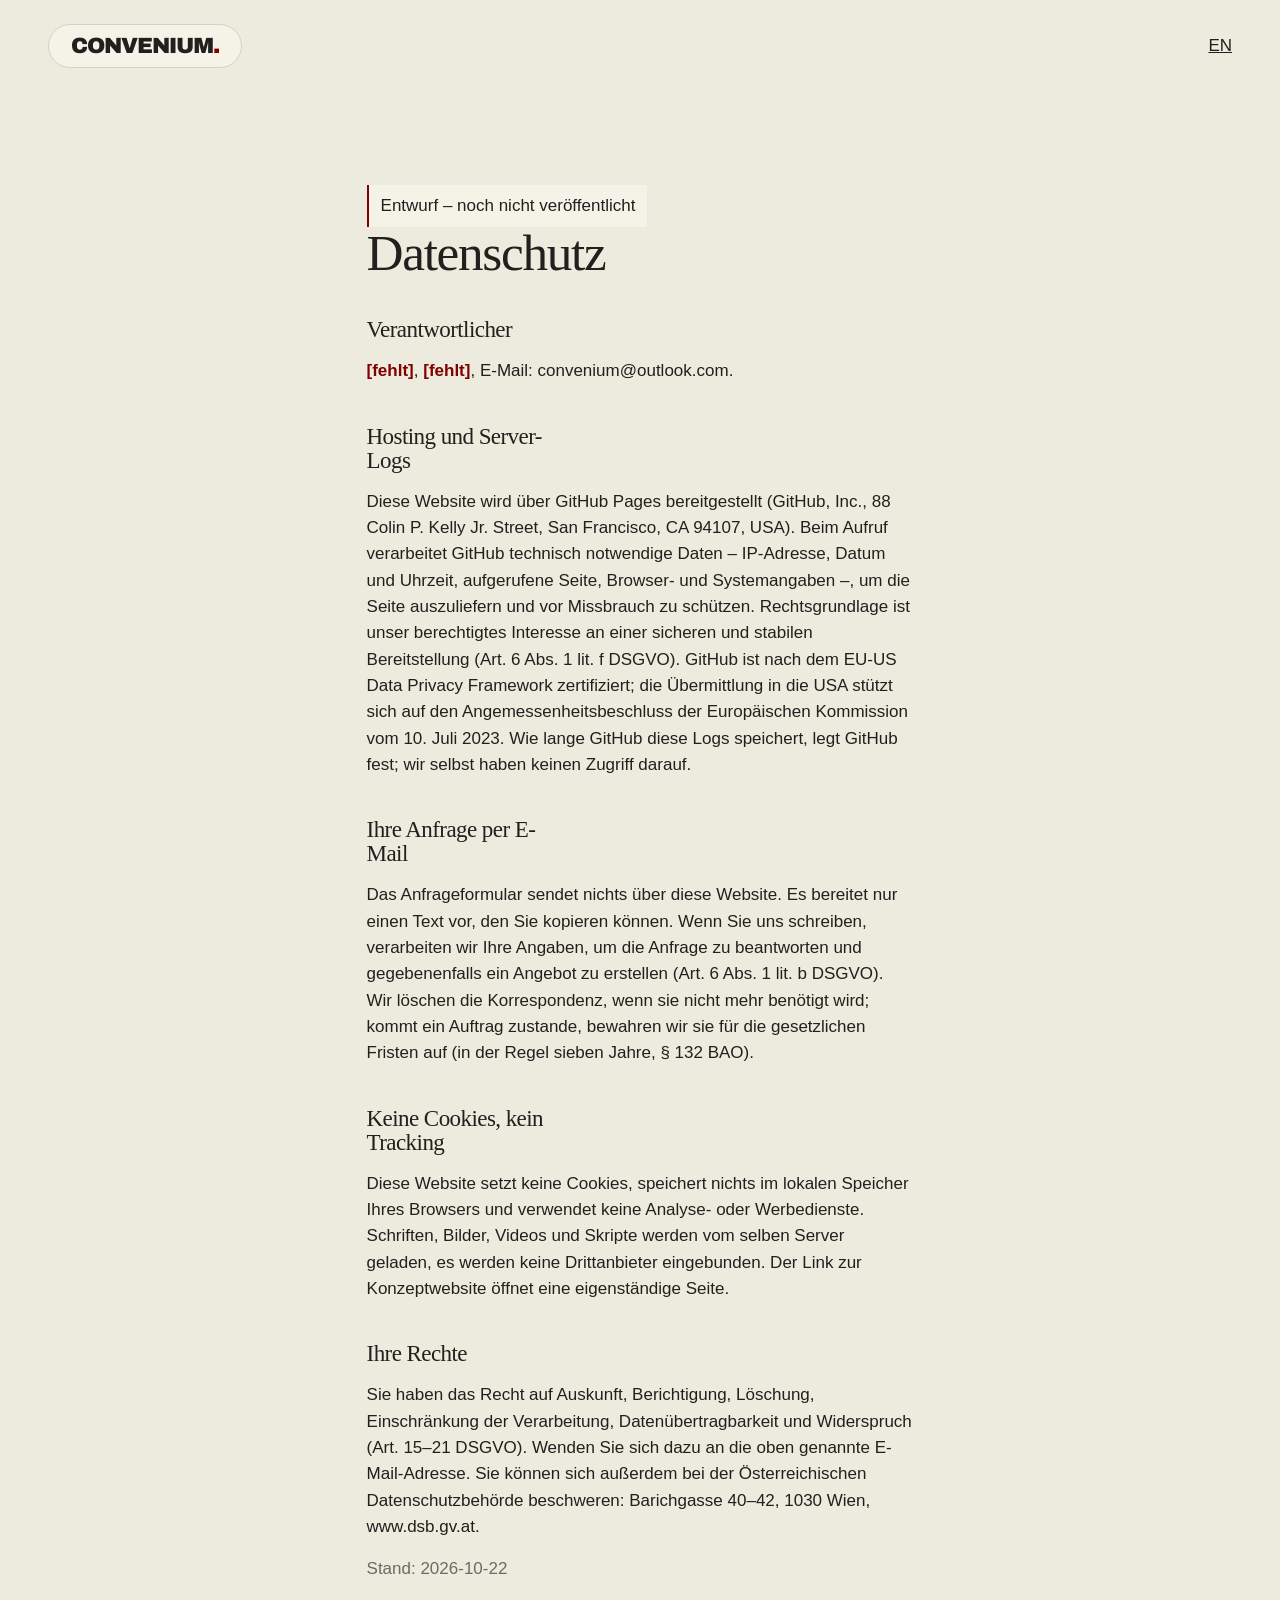
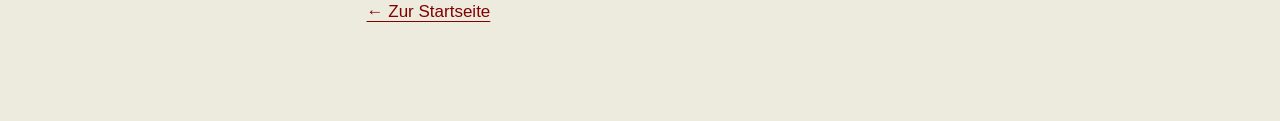
==== datenschutz/index.html @ eb6bcf76 "feat: Gastronomie landing page — Die Karte (ten launch places, three courses, SAVRA) Convenium's gas" ====
<!doctype html>
<html lang="de">
<head>
  <meta charset="utf-8">
  <meta name="viewport" content="width=device-width,initial-scale=1">
  <meta name="robots" content="noindex,nofollow">
  <title>Datenschutz — Convenium</title>
  <meta http-equiv="Content-Security-Policy" content="default-src 'self'; img-src 'self' data:; style-src 'self' 'unsafe-inline'; script-src 'none'; object-src 'none'; base-uri 'self'; form-action 'none'">
  <meta name="referrer" content="strict-origin-when-cross-origin">
  <link rel="icon" href="../favicon.svg" type="image/svg+xml">
  <link rel="alternate" hreflang="en" href="../en/privacy/">
  <link rel="stylesheet" href="../assets/kit/fonts/fonts.css">
  <link rel="stylesheet" href="../styles.css">
</head>
<body class="legal-page">
  <header class="legal-header"><a class="brand" href="../">CONVENIUM<span>.</span></a><a href="../en/privacy/" hreflang="en" lang="en">EN</a></header>
  <main class="legal" id="inhalt">
    <p class="legal-draft">Entwurf – noch nicht veröffentlicht</p>
    <h1>Datenschutz</h1>
      <h2>Verantwortlicher</h2>
      <p><mark>[fehlt]</mark>, <mark>[fehlt]</mark>, E-Mail: convenium@outlook.com.</p>
      <h2>Hosting und Server-Logs</h2>
      <p>Diese Website wird über GitHub Pages bereitgestellt (GitHub, Inc., 88 Colin P. Kelly Jr. Street, San Francisco, CA 94107, USA). Beim Aufruf verarbeitet GitHub technisch notwendige Daten – IP-Adresse, Datum und Uhrzeit, aufgerufene Seite, Browser- und Systemangaben –, um die Seite auszuliefern und vor Missbrauch zu schützen. Rechtsgrundlage ist unser berechtigtes Interesse an einer sicheren und stabilen Bereitstellung (Art. 6 Abs. 1 lit. f DSGVO). GitHub ist nach dem EU-US Data Privacy Framework zertifiziert; die Übermittlung in die USA stützt sich auf den Angemessenheitsbeschluss der Europäischen Kommission vom 10. Juli 2023. Wie lange GitHub diese Logs speichert, legt GitHub fest; wir selbst haben keinen Zugriff darauf.</p>
      <h2>Ihre Anfrage per E-Mail</h2>
      <p>Das Anfrageformular sendet nichts über diese Website. Es bereitet nur einen Text vor, den Sie kopieren können. Wenn Sie uns schreiben, verarbeiten wir Ihre Angaben, um die Anfrage zu beantworten und gegebenenfalls ein Angebot zu erstellen (Art. 6 Abs. 1 lit. b DSGVO). Wir löschen die Korrespondenz, wenn sie nicht mehr benötigt wird; kommt ein Auftrag zustande, bewahren wir sie für die gesetzlichen Fristen auf (in der Regel sieben Jahre, § 132 BAO).</p>
      <h2>Keine Cookies, kein Tracking</h2>
      <p>Diese Website setzt keine Cookies, speichert nichts im lokalen Speicher Ihres Browsers und verwendet keine Analyse- oder Werbedienste. Schriften, Bilder, Videos und Skripte werden vom selben Server geladen, es werden keine Drittanbieter eingebunden. Der Link zur Konzeptwebsite öffnet eine eigenständige Seite.</p>
      <h2>Ihre Rechte</h2>
      <p>Sie haben das Recht auf Auskunft, Berichtigung, Löschung, Einschränkung der Verarbeitung, Datenübertragbarkeit und Widerspruch (Art. 15–21 DSGVO). Wenden Sie sich dazu an die oben genannte E-Mail-Adresse. Sie können sich außerdem bei der Österreichischen Datenschutzbehörde beschweren: Barichgasse 40–42, 1030 Wien, www.dsb.gv.at.</p>
    <p class="legal-updated">Stand: 2026-10-22</p>
    <p><a href="../">← Zur Startseite</a></p>
  </main>
</body>
</html>
---- assets/kit/fonts/fonts.css ----
@font-face {
  font-family: 'Inter';
  font-style: normal;
  font-weight: 400;
  font-display: swap;
  src: url(./inter-0.woff2) format('woff2');
  unicode-range: U+0000-00FF, U+0131, U+0152-0153, U+02BB-02BC, U+02C6, U+02DA, U+02DC, U+0304, U+0308, U+0329, U+2000-206F, U+20AC, U+2122, U+2191, U+2193, U+2212, U+2215, U+FEFF, U+FFFD;
}
@font-face {
  font-family: 'Inter';
  font-style: normal;
  font-weight: 500;
  font-display: swap;
  src: url(./inter-1.woff2) format('woff2');
  unicode-range: U+0000-00FF, U+0131, U+0152-0153, U+02BB-02BC, U+02C6, U+02DA, U+02DC, U+0304, U+0308, U+0329, U+2000-206F, U+20AC, U+2122, U+2191, U+2193, U+2212, U+2215, U+FEFF, U+FFFD;
}
@font-face {
  font-family: 'Newsreader';
  font-style: italic;
  font-weight: 400;
  font-display: swap;
  src: url(./newsreader-0.woff2) format('woff2');
  unicode-range: U+0000-00FF, U+0131, U+0152-0153, U+02BB-02BC, U+02C6, U+02DA, U+02DC, U+0304, U+0308, U+0329, U+2000-206F, U+20AC, U+2122, U+2191, U+2193, U+2212, U+2215, U+FEFF, U+FFFD;
}
@font-face {
  font-family: 'Newsreader';
  font-style: normal;
  font-weight: 400;
  font-display: swap;
  src: url(./newsreader-1.woff2) format('woff2');
  unicode-range: U+0000-00FF, U+0131, U+0152-0153, U+02BB-02BC, U+02C6, U+02DA, U+02DC, U+0304, U+0308, U+0329, U+2000-206F, U+20AC, U+2122, U+2191, U+2193, U+2212, U+2215, U+FEFF, U+FFFD;
}
@font-face {
  font-family: 'Archivo';
  font-style: normal;
  font-weight: 900;
  font-stretch: 100%;
  font-display: swap;
  src: url(./archivo-0.woff2) format('woff2');
  unicode-range: U+0000-00FF, U+0131, U+0152-0153, U+02BB-02BC, U+02C6, U+02DA, U+02DC, U+0304, U+0308, U+0329, U+2000-206F, U+20AC, U+2122, U+2191, U+2193, U+2212, U+2215, U+FEFF, U+FFFD;
}
---- styles.css ----
/* Convenium · Gastronomie — styles.css
   Direction "Die Karte" (the menu card): a noir room, a paper menu laid on it, Newsreader leading the type,
   Archivo reserved for prices and numerals, Inter for the interface. Brand tokens are the studio's
   (005-agency/DESIGN.md); nothing is composed outside them. Breakpoints: phone < 640 · tablet 640–1023 ·
   laptop 1024–1439 · desktop 1440–1919 · wide ≥ 1920. No pins, no scroll-jacking; all content is in the DOM
   and visible without JavaScript. Hover and glow move with `translate`, GSAP owns `transform`. */
:root {
  --noir: #1B1717; --cotton: #EDEBDD; --paper: #F5F3E8; --ink: #241F1F; --gray: #6E6963; --gray-noir: #A8A29A;
  --rule: #D6D2C2; --cherry: #810100; --maroon: #630000; --chili: #D73B3E; --chili-300: #E5595C;
  --rule-noir: color-mix(in srgb, var(--cotton) 18%, transparent);
  --font-serif: Newsreader, Georgia, "Times New Roman", serif;
  --font-sans: Inter, "Helvetica Neue", Arial, sans-serif;
  --font-display: Archivo, "Arial Black", Arial, sans-serif;
  /* Type ramp (DESIGN.md): every fluid size carries a rem term so text zoom still scales it. */
  --t-h1: clamp(2.75rem, 1.2rem + 5.2vw, 7rem);          /* 44 → 94 @1440 → 112 */
  --t-h2: clamp(2.25rem, 1.4rem + 2.6vw, 4.5rem);        /* 36 → 60 @1440 → 72 */
  --t-h3: clamp(1.5rem, 1.2rem + 0.9vw, 2.25rem);        /* 24 → 32 → 36 */
  --t-lead: clamp(1.125rem, 1rem + 0.5vw, 1.5rem);       /* 18 → 24 */
  --t-price: clamp(2.25rem, 1.6rem + 1.8vw, 3.5rem);     /* 36 → 52 → 56 */
  --t-num: clamp(3rem, 2.2rem + 2.4vw, 5.5rem);          /* course numerals 48 → 88 (never above the H2 on the same sheet, see DESIGN.md) */
  --t-body: 17px; --t-small: 14px; --t-label: 12px;
  --max: 1360px; --gutter: 48px; --section: 128px; --header-h: 96px;
  --ease-out: cubic-bezier(.16, 1, .3, 1); --ease-inout: cubic-bezier(.65, 0, .35, 1);
  --radius-card: 4px; --radius-control: 8px;
}
@media (min-width: 1600px) { :root { --max: 1600px; --gutter: 64px; --section: 160px; } }
@media (min-width: 1920px) { :root { --max: 1760px; --gutter: 72px; } }
@media (max-width: 1023px) { :root { --gutter: 32px; --section: 96px; --header-h: 88px; } }
@media (max-width: 639px)  { :root { --gutter: 20px; --section: 72px; --header-h: 72px; } }

*, *::before, *::after { box-sizing: border-box; }
html { -webkit-text-size-adjust: 100%; }
body { margin: 0; background: var(--cotton); color: var(--ink); font: 400 var(--t-body)/1.55 var(--font-sans); -webkit-font-smoothing: antialiased; text-rendering: optimizeLegibility; }
img, video { display: block; max-width: 100%; }
a { color: inherit; }
h1, h2, h3, p, ol, ul, figure { margin: 0; }
h1, h2, h3 { font-weight: 400; }
em { font-family: var(--font-serif); font-style: italic; font-weight: 400; }
button { font: inherit; color: inherit; }

/* Focus: a spacer the colour of the ground, then the chili ring (cotton on cherry). */
body { --ring-ground: var(--cotton); --ring-color: var(--chili); }
.hero, .example, .campaign, .site-footer { --ring-ground: var(--noir); --ring-color: var(--chili); }
.sheet, .site-header, .mobile-menu { --ring-ground: var(--paper); }
:focus-visible { outline: 2px solid transparent; outline-offset: 2px; box-shadow: 0 0 0 2px var(--ring-ground), 0 0 0 4px var(--ring-color); }

.sr-only { position: absolute; width: 1px; height: 1px; padding: 0; margin: -1px; overflow: hidden; clip: rect(0 0 0 0); white-space: nowrap; border: 0; }
.js .nojs-only { display: none !important; }
.no-js .js-only { display: none !important; }
[data-motion="reduced"] .motion-toggle, [data-motion="unavailable"] .motion-toggle { display: none; }

.skip { position: absolute; left: var(--gutter); top: -120px; z-index: 300; background: var(--noir); color: var(--cotton); padding: 14px 20px; border-radius: 999px; text-decoration: none; font-weight: 500; }
.skip:focus { top: 12px; }
section[id], [id="inquiry-title"] { scroll-margin-top: calc(var(--header-h) + 8px); }
.wrap { width: min(var(--max), calc(100% - 2 * var(--gutter))); margin-inline: auto; }

.label { display: block; margin-bottom: 20px; font: 500 var(--t-label)/1.3 var(--font-sans); letter-spacing: .08em; text-transform: uppercase; color: var(--cherry); }
.caption { font: 500 var(--t-label)/1.3 var(--font-sans); letter-spacing: .08em; text-transform: uppercase; color: var(--gray); }
.field-label { display: block; margin-bottom: 12px; font: 500 var(--t-label)/1.3 var(--font-sans); letter-spacing: .08em; text-transform: uppercase; color: var(--gray); }
h1 { font: 400 var(--t-h1)/1 var(--font-serif); letter-spacing: -.025em; }
h2 { font: 400 var(--t-h2)/1.04 var(--font-serif); letter-spacing: -.025em; max-width: 16ch; }
h2 em, h1 em { letter-spacing: -.015em; }
h3 { font-size: clamp(22px, 1.5vw, 30px); line-height: 1.2; letter-spacing: -.02em; }

/* ---------- Pre-paint (motion only): the one inline script adds .pre; GSAP paints the from-states and
   script.js removes the class at once. If GSAP never runs, everything returns after 4 s. ---------- */
.pre .site-header, .pre .hero .label, .pre .line-inner, .pre .hero-body, .pre .hero .actions, .pre .table-caption, .pre .table-top, .pre .table-note { opacity: 0; animation: pre-release 0s 4s forwards; }
@keyframes pre-release { to { opacity: 1; } }

/* ---------- Buttons & links ---------- */
.pill { display: inline-flex; align-items: center; justify-content: center; gap: 12px; min-height: 48px; padding: 0 22px; border: 1px solid transparent; border-radius: 999px; font: 500 15px/1 var(--font-sans); text-decoration: none; white-space: nowrap; cursor: pointer; transition: background-color 160ms var(--ease-out), color 160ms var(--ease-out); }
.pill--accent { background: var(--cherry); color: var(--cotton); }
.pill--accent:hover { background: var(--maroon); }
.pill--light { background: var(--paper); color: var(--ink); border-color: var(--rule); }
.pill--light:hover { background: var(--cotton); }
.text-link { display: inline-flex; align-items: center; gap: 10px; min-height: 44px; font-weight: 500; text-decoration: underline; text-decoration-thickness: 1px; text-underline-offset: 5px; }
.text-button { padding: 0; min-height: 44px; border: 0; background: none; cursor: pointer; text-decoration: underline; text-underline-offset: 4px; font-size: 15px; }
.text-button[aria-disabled="true"] { opacity: .5; cursor: default; }
.arrow { display: inline-block; transition: transform 180ms var(--ease-out); }
a:hover .arrow, button:hover .arrow { transform: translateX(3px); }

/* ---------- Floating header (brand constant) ---------- */
.site-header { position: fixed; z-index: 50; top: 24px; left: 32px; right: 32px; display: flex; align-items: center; gap: 10px; pointer-events: none; transition: transform .45s cubic-bezier(.2, .7, .2, 1); }
.site-header.is-hidden { transform: translateY(calc(-100% - 32px)); }
@media (prefers-reduced-motion: reduce) { .site-header { transition: none; } }
@media (max-width: 639px) { .site-header { top: 12px; left: 12px; right: 12px; } }
.site-header > * { pointer-events: auto; }
.brand { display: inline-flex; align-items: center; min-height: 48px; padding: 0 22px; margin-right: auto; background: var(--paper); border: 1px solid var(--rule); border-radius: 999px; font: 900 22px/1 var(--font-display); letter-spacing: -.045em; color: var(--ink); text-decoration: none; }
.brand span { color: var(--cherry); }
.nav-capsule { display: flex; align-items: center; gap: 2px; min-height: 48px; padding: 0 6px; background: var(--paper); border: 1px solid var(--rule); border-radius: 999px; }
.nav-capsule a { display: inline-flex; align-items: center; min-height: 40px; padding: 0 14px; border-radius: 999px; font: 500 14px/1 var(--font-sans); text-decoration: none; }
.nav-capsule a:hover { background: var(--cotton); }
.header-cta { border-color: var(--paper); }
.locale { display: inline-flex; align-items: center; margin-left: 4px; padding-left: 4px; border-left: 1px solid var(--rule); }
.locale a { padding: 0 10px; }
.locale a[aria-current] { color: var(--cherry); }
.menu-toggle { display: none; }
.mobile-menu { position: absolute; top: calc(100% + 8px); left: 0; right: 0; background: var(--paper); border: 1px solid var(--rule); border-radius: 20px; padding: 8px 16px 16px; max-height: calc(100dvh - 96px); overflow-y: auto; overscroll-behavior: contain; }
.mobile-menu a:not(.pill) { display: flex; align-items: center; justify-content: space-between; min-height: 56px; border-bottom: 1px solid var(--rule); font: 400 22px/1.2 var(--font-sans); letter-spacing: -.02em; text-decoration: none; }
.mobile-menu .menu-locale { display: flex; gap: 8px; padding: 12px 0; font-size: 15px; }
.mobile-menu .menu-locale a:not(.pill) { min-height: 44px; font-size: 15px; border: 0; padding: 0 6px; }
.mobile-menu .menu-locale a[aria-current] { color: var(--cherry); }
.mobile-menu .pill { width: 100%; font-size: 16px; }
@media (max-width: 1023px) { .nav-capsule, .header-cta { display: none; } .menu-toggle { display: inline-flex; } .no-js .nav-capsule { display: flex; } }
@media (max-width: 639px) { .no-js .nav-capsule { display: none; } .no-js .header-cta { display: inline-flex; } }

/* ---------- Hero: the dark room, the table for ten ----------
   The one atmospheric field on the page: a maroon light low on the right, behind everything (DESIGN.md,
   "the hero alone"). It is not a surface, card, control, text or rule. */
.hero { position: relative; overflow: hidden; background: var(--noir); color: var(--cotton); min-height: 100svh; display: grid; align-items: center; padding: calc(var(--header-h) + 32px) 0 clamp(48px, 6vw, 96px); }
.hero::before { content: ''; position: absolute; right: -12%; bottom: -28%; width: min(78vw, 980px); aspect-ratio: 1; border-radius: 50%; background: radial-gradient(closest-side, color-mix(in srgb, var(--maroon) 62%, transparent), transparent 72%); pointer-events: none; }
.hero-grid { position: relative; display: grid; grid-template-columns: minmax(0, 7fr) minmax(0, 5fr); gap: clamp(32px, 5vw, 96px); align-items: end; }
.hero .label { color: var(--chili-300); }
.hero h1 { max-width: 11ch; }
.line { display: block; overflow: hidden; padding-bottom: .06em; margin-bottom: -.06em; }
.line-inner { display: inline-block; }
.hero-body { margin-top: 28px; max-width: 36ch; font: 400 var(--t-lead)/1.4 var(--font-serif); }
.actions { display: flex; flex-wrap: wrap; align-items: center; gap: 12px 24px; margin-top: 36px; }

.table { color: var(--cotton); }
.table-caption { display: flex; flex-wrap: wrap; align-items: baseline; justify-content: space-between; gap: 6px 16px; margin-bottom: 16px; }
.table-caption .label { margin: 0; color: var(--gray-noir); }
.table-count { font: 500 15px/1.4 var(--font-sans); font-variant-numeric: tabular-nums; }
/* The table top, seen from above: a long oval with ten covers. Hairlines only. */
.table-top { padding: clamp(20px, 2.6vw, 36px) clamp(24px, 3vw, 44px); border: 1px solid color-mix(in srgb, var(--cotton) 45%, transparent); border-radius: 999px; }
.plates { display: grid; grid-template-columns: repeat(5, minmax(0, 1fr)); gap: clamp(10px, 1.4vw, 20px); list-style: none; margin: 0; padding: 0; }
.plate { position: relative; aspect-ratio: 1; border-radius: 50%; border: 1.5px solid color-mix(in srgb, var(--cotton) 72%, transparent); display: grid; place-items: center; }
.plate::before { content: ''; position: absolute; inset: 15%; border-radius: 50%; border: 1px solid var(--rule-noir); }
.plate::after { content: ''; position: absolute; bottom: 17%; width: 5px; height: 5px; border-radius: 50%; background: var(--chili); }
.plate-num { font: 900 clamp(11px, .85vw, 14px)/1 var(--font-display); letter-spacing: .02em; }
.plate[data-taken] { border-color: var(--rule-noir); }
.plate[data-taken] .plate-num { color: var(--gray-noir); }
.plate[data-taken]::after { width: 56%; height: 1.5px; bottom: auto; border-radius: 0; background: var(--gray-noir); transform: rotate(-30deg); }
.table-note { margin-top: 14px; font: 400 14px/1.45 var(--font-sans); color: var(--gray-noir); max-width: 40ch; }

/* ---------- The paper sheet: the menu card on the dark table ---------- */
.sheet { position: relative; background: var(--paper); border: 1px solid var(--rule); padding: clamp(28px, 4vw, 64px); }
.sheet::before, .sheet::after { content: ''; position: absolute; width: 14px; height: 14px; pointer-events: none; }
.sheet::before { top: 10px; left: 10px; border-top: 1px solid var(--ink); border-left: 1px solid var(--ink); }
.sheet::after { bottom: 10px; right: 10px; border-bottom: 1px solid var(--ink); border-right: 1px solid var(--ink); }
.sec-head { display: grid; grid-template-columns: minmax(0, 7fr) minmax(0, 5fr); gap: 20px 48px; align-items: end; margin-bottom: clamp(32px, 4vw, 56px); }
.sec-intro { max-width: 46ch; font-size: 16px; color: var(--gray); }

/* ---------- Die Karte ---------- */
.karte { padding: var(--section) 0; }
.courses { display: grid; grid-template-columns: repeat(3, minmax(0, 1fr)); gap: 20px; list-style: none; margin: 0; padding: 0; }
.course { --ring-ground: var(--paper); position: relative; isolation: isolate; display: flex; flex-direction: column; background: var(--paper); border: 1px solid var(--rule); border-radius: var(--radius-card); }
.course--featured { --ring-ground: var(--cherry); --ring-color: var(--cotton); background: var(--cherry); border-color: var(--cherry); color: var(--cotton); }
.course.is-selected { outline: 2px solid var(--ink); outline-offset: 3px; }
.course--featured.is-selected { outline-color: var(--cherry); }
/* Glow and sheen: the Hair & Beauty plan cards' moves (kit.css 2026-10-18, a deliberate exception to "no
   decorative shadows"): solid cherry box-shadows on a pseudo-element, a hard-edged cotton band that sweeps the
   numeral plate, a hover lift on `translate`, a press dim. The featured course breathes. No gradient anywhere. */
.course::after { content: ''; position: absolute; inset: -1px; z-index: -1; border-radius: inherit; pointer-events: none; opacity: 0;
  box-shadow: 0 0 28px 2px color-mix(in srgb, var(--cherry) 40%, transparent), 0 0 80px 8px color-mix(in srgb, var(--cherry) 18%, transparent); }
.course-plate { position: relative; overflow: hidden; aspect-ratio: 16 / 7; display: flex; align-items: flex-end; justify-content: flex-end; padding: 14px 18px; background: var(--noir); color: var(--cotton); border-radius: var(--radius-card) var(--radius-card) 0 0; }
.course-num { font: 900 var(--t-num)/.82 var(--font-display); letter-spacing: -.04em; }
.course-plate::after { content: ''; position: absolute; top: -10%; bottom: -10%; left: -40%; width: 16%; background: color-mix(in srgb, var(--cotton) 22%, transparent); transform: skewX(-18deg); pointer-events: none; }
.course-chip { position: absolute; top: 12px; left: 12px; padding: 7px 10px; border-radius: 6px; background: var(--cotton); color: var(--noir); font: 700 11px/1 var(--font-sans); letter-spacing: .08em; text-transform: uppercase; white-space: nowrap; }
.course-chip--right { left: auto; right: 12px; background: var(--cherry); color: var(--cotton); }
.course-body { display: flex; flex-direction: column; flex: 1; gap: 14px; padding: clamp(20px, 2vw, 28px); }
.course h3 { display: grid; gap: 8px; font-size: inherit; letter-spacing: 0; }
.course-name { font: 500 var(--t-label)/1.3 var(--font-sans); letter-spacing: .08em; text-transform: uppercase; color: var(--cherry); }
.course--featured .course-name { color: var(--cotton); opacity: .85; }
.course-title { font: 400 var(--t-h3)/1.12 var(--font-serif); letter-spacing: -.02em; }
.course-price { display: flex; flex-wrap: wrap; align-items: baseline; gap: 4px 10px; margin-top: 4px; }
.plan-from, .plan-unit { font: 400 14px/1.3 var(--font-sans); color: var(--gray); }
.plan-amount { font: 900 var(--t-price)/1 var(--font-display); letter-spacing: -.03em; font-variant-numeric: tabular-nums; }
.plan-then { font: 400 14px/1.4 var(--font-sans); color: var(--gray); }
.course--featured .plan-from, .course--featured .plan-unit, .course--featured .plan-then { color: var(--cotton); opacity: .85; }
.plan-then[hidden], .plan-from[hidden], .plan-unit[hidden] { display: none; }
.course-includes { list-style: none; margin: 4px 0 0; padding: 0; display: grid; gap: 8px; font-size: 15px; line-height: 1.4; }
.course-includes li { display: grid; grid-template-columns: 16px minmax(0, 1fr); gap: 8px; }
.course-includes li::before { content: ''; width: 10px; height: 6px; margin: 6px 0 0 2px; border-left: 2px solid var(--cherry); border-bottom: 2px solid var(--cherry); transform: rotate(-45deg); }
.course--featured .course-includes li::before { border-color: var(--cotton); }
.course-market { display: flex; align-items: baseline; gap: 10px; margin-top: auto; padding-top: 14px; border-top: 1px solid var(--rule); font: 400 14px/1.4 var(--font-sans); color: var(--gray); }
.course--featured .course-market { border-color: color-mix(in srgb, var(--cotton) 40%, transparent); color: var(--cotton); }
.leader { flex: 1 1 16px; min-width: 16px; height: .7em; border-bottom: 1px dotted currentColor; transform-origin: left center; }
.course-market-value { position: relative; font: 500 16px/1.2 var(--font-sans); font-variant-numeric: tabular-nums; color: var(--ink); text-decoration: underline; text-decoration-thickness: 1px; text-underline-offset: 4px; }
.course--featured .course-market-value { color: var(--cotton); }
.course-market-value::before { content: ''; position: absolute; inset: -12px -4px; }
.course-choose { display: inline-flex; align-items: center; justify-content: center; gap: 10px; min-height: 48px; margin-top: 6px; padding: 0 20px; border-radius: var(--radius-control); background: var(--noir); color: var(--cotton); font: 600 13px/1 var(--font-sans); letter-spacing: .08em; text-transform: uppercase; text-decoration: none; transition: background-color 160ms var(--ease-out); }
.course-choose:hover { background: var(--ink); }
.course--featured .course-choose { background: var(--cotton); color: var(--cherry); }
.course--featured .course-choose:hover { background: var(--paper); }
@keyframes course-breathe { from { opacity: .55; } to { opacity: 1; } }
@keyframes course-sheen { 0% { translate: 0 0; } 60%, 100% { translate: 900% 0; } }
@media (prefers-reduced-motion: no-preference) {
  .course { transition: translate .5s cubic-bezier(.2, .7, .2, 1), filter .2s ease; }
  .course::after { transition: opacity .45s ease; }
  .course--featured::after { animation: course-breathe 3.2s ease-in-out infinite alternate; }
  .course-plate::after { transition: translate .9s cubic-bezier(.45, 0, .25, 1); }
  .course--featured .course-plate::after { animation: course-sheen 5.5s cubic-bezier(.45, 0, .25, 1) 1.5s infinite; }
  @media (hover: hover) {
    .course:hover { translate: 0 -6px; }
    .course:hover .course-plate::after { translate: 900% 0; }
    .course:active { filter: brightness(.85); }
  }
}
.course:hover::after, .course:focus-within::after, .course.is-selected::after { opacity: 1; }
.course--featured::after { opacity: 1; }
@media (prefers-reduced-motion: reduce) { .course--featured::after { opacity: .8; } }
@media print { .course::after, .course-plate::after { display: none; } }

.menu-foot { display: grid; grid-template-columns: minmax(0, 7fr) minmax(0, 5fr); gap: 32px 64px; margin-top: clamp(40px, 5vw, 72px); padding-top: 32px; border-top: 1px solid var(--rule); }
.menu-list { list-style: none; margin: 0; padding: 0; }
.menu-list li { display: flex; align-items: baseline; gap: 12px; padding: 14px 0; border-top: 1px solid var(--rule); }
.menu-list li:first-child { border-top: 0; padding-top: 0; }
.menu-item { display: grid; gap: 2px; min-width: 0; }
.menu-item strong { font: 400 clamp(20px, 1.3vw, 24px)/1.2 var(--font-serif); letter-spacing: -.015em; }
.menu-item small { font: 400 14px/1.4 var(--font-sans); color: var(--gray); }
.menu-list .leader { color: var(--gray); }
.menu-price { font: 900 20px/1 var(--font-display); letter-spacing: -.02em; font-variant-numeric: tabular-nums; white-space: nowrap; }
.menu-price small { font: 400 13px/1 var(--font-sans); color: var(--gray); margin-left: 6px; letter-spacing: 0; }
.value ul { list-style: none; margin: 0; padding: 0; }
.value li { display: grid; gap: 2px; padding: 12px 0; border-top: 1px solid var(--rule); }
.value li:first-child { border-top: 0; padding-top: 0; }
.value strong { font-weight: 500; font-size: 16px; }
.value span { font-size: 14px; color: var(--gray); }
.menu-note { margin-top: 28px; max-width: 96ch; font-size: 14px; line-height: 1.5; color: var(--gray); }
.menu-sources { margin-top: 20px; max-width: 96ch; padding-top: 20px; border-top: 1px solid var(--rule); font-size: 14px; color: var(--gray); scroll-margin-top: 96px; }
.menu-sources ul { list-style: none; padding: 0; margin: 0; }
.menu-sources li { display: flex; flex-wrap: wrap; gap: 2px 12px; padding: 8px 0; border-top: 1px solid var(--rule); }
.menu-source-what { color: var(--ink); }
.menu-sources a { position: relative; color: inherit; text-decoration: underline; text-underline-offset: 3px; }
.menu-sources a::before { content: ''; position: absolute; inset: -12px -4px; }
.menu-sources p { margin: 12px 0 0; }

/* ---------- Launch module (campaign.js): the clock and the places, on noir ----------
   Hidden without JavaScript; reserves its height before the state arrives. Chili display type ≥ 24px on
   noir for the numbers; the sheen is a hard-edged chili copy of the claim, clipped to a moving window. */
.no-js .campaign { display: none; }
.campaign { background: var(--noir); color: var(--cotton); border-top: 1px solid var(--rule-noir); }
.campaign[hidden] { display: none; }
.campaign-inner { display: grid; grid-template-columns: repeat(auto-fit, minmax(min(100%, 260px), 1fr)); gap: 20px clamp(20px, 3vw, 56px); align-items: start; padding-block: clamp(32px, 4vw, 64px); min-height: 280px; }
@media (max-width: 640px) { .campaign-inner { min-height: 400px; } }
.campaign .label, .campaign-claim, .campaign-count, .campaign-slots, .campaign-regular, .campaign-risk { margin: 0; }
.campaign .label { color: var(--gray-noir); }
.campaign-claim { margin-top: 10px; font: 900 clamp(22px, 2.6vw, 38px)/1 var(--font-display); text-transform: uppercase; letter-spacing: -.02em; }
.sheen { position: relative; display: inline; }
@media (prefers-reduced-motion: no-preference) {
  .sheen::after { content: attr(data-text); position: absolute; inset: 0; color: var(--chili); clip-path: inset(0 100% 0 -24%); animation: sheen 4.2s cubic-bezier(.45, 0, .25, 1) 1.2s infinite; pointer-events: none; }
}
@keyframes sheen { 0% { clip-path: inset(0 100% 0 -24%); } 45%, 100% { clip-path: inset(0 -24% 0 100%); } }
.campaign-source { display: block; margin-top: 8px; font: 400 14px/1.4 var(--font-sans); text-transform: none; letter-spacing: 0; text-decoration: underline; text-underline-offset: 3px; color: var(--gray-noir); position: relative; }
.campaign-source::before { content: ''; position: absolute; inset: -12px -4px; }
.campaign-count { display: flex; flex-wrap: wrap; align-items: baseline; gap: 6px 14px; }
.campaign-ends { font: 500 13px/1 var(--font-sans); text-transform: uppercase; letter-spacing: .08em; color: var(--gray-noir); }
.campaign-units { display: inline-flex; gap: 14px; }
.campaign-unit { display: inline-flex; align-items: baseline; gap: 4px; }
.campaign-num { font: 900 clamp(26px, 2.6vw, 38px)/1 var(--font-display); font-variant-numeric: tabular-nums; color: var(--chili); }
.campaign-unitname { font: 400 13px/1 var(--font-sans); color: var(--gray-noir); }
.campaign-slots { margin-top: 10px; font: 500 16px/1.4 var(--font-sans); }
.campaign-regular { font: 400 15px/1.45 var(--font-sans); color: var(--gray-noir); }
.campaign-cta { display: inline-flex; align-items: center; min-height: 48px; margin-top: 14px; padding: 0 22px; border-radius: var(--radius-control); background: var(--cotton); color: var(--noir); font: 600 13px/1 var(--font-sans); text-transform: uppercase; letter-spacing: .08em; text-decoration: none; }
.campaign-cta:hover { background: var(--paper); }
.campaign-risk { margin-top: 12px !important; font: 400 14px/1.4 var(--font-sans); color: var(--gray-noir); }

/* ---------- Aus der Küche: SAVRA behind a door frame, on noir ---------- */
.example { background: var(--noir); color: var(--cotton); padding: var(--section) 0; }
.example-grid { display: grid; grid-template-columns: minmax(0, 5fr) minmax(0, 7fr); gap: 40px clamp(48px, 6vw, 96px); align-items: center; }
.example .label { color: var(--chili-300); }
.example-intro { margin-top: 24px; max-width: 42ch; font: 400 var(--t-lead)/1.45 var(--font-serif); }
.example .motion-toggle { margin-top: 20px; color: var(--gray-noir); }
.concept { display: grid; gap: 18px; }
.door { margin: 0; }
.door-frame { position: relative; aspect-ratio: 3 / 4; max-height: 82vh; overflow: hidden; border: 1px solid var(--rule-noir); background: var(--noir); }
.door-frame img, .door-video { position: absolute; inset: 0; width: 100%; height: 100%; object-fit: cover; }
.door-video { opacity: 0; transition: opacity .5s var(--ease-out); }
.door.is-playing .door-video { opacity: 1; }
.door-inner { position: absolute; inset: 14px; border: 1px solid color-mix(in srgb, var(--cotton) 40%, transparent); pointer-events: none; }
.door-tag { position: absolute; top: 26px; left: 26px; padding: 7px 10px; border-radius: 6px; background: var(--cotton); color: var(--noir); font: 700 11px/1 var(--font-sans); letter-spacing: .08em; text-transform: uppercase; }
.door-caption { margin-top: 12px; color: var(--gray-noir); }
.concept-meta { display: flex; flex-wrap: wrap; justify-content: space-between; align-items: flex-start; gap: 10px 24px; padding-top: 16px; border-top: 1px solid var(--rule-noir); }
.concept-title h3 { font: 400 clamp(24px, 1.8vw, 32px)/1.1 var(--font-serif); letter-spacing: -.02em; }
.status { margin-top: 6px; font: 500 var(--t-label)/1.3 var(--font-sans); letter-spacing: .08em; text-transform: uppercase; color: var(--gray-noir); }
.concept-actions { display: flex; flex-wrap: wrap; gap: 4px 24px; }
.concept-actions a { display: inline-flex; align-items: center; gap: 8px; min-height: 44px; font-weight: 500; text-decoration: underline; text-decoration-thickness: 1px; text-underline-offset: 5px; }
.concept.is-selected .door-frame { outline: 2px solid var(--cotton); outline-offset: 4px; }

/* ---------- Ablauf ---------- */
.process { padding: var(--section) 0; }
.steps { display: grid; grid-template-columns: repeat(3, minmax(0, 1fr)); gap: 32px; list-style: none; margin: 0; padding: 0; }
.steps li { display: grid; gap: 10px; padding-top: 20px; border-top: 1px solid var(--rule); }
.step-num { font: 900 clamp(32px, 2.6vw, 48px)/1 var(--font-display); letter-spacing: -.03em; color: var(--cherry); }
.steps h3 { font: 400 var(--t-h3)/1.15 var(--font-serif); letter-spacing: -.02em; }
.steps p { max-width: 32ch; font-size: 15px; color: var(--gray); }

/* ---------- Reservierung + FAQ ---------- */
.inquiry { padding: 0 0 var(--section); }
.inquiry-grid { display: grid; grid-template-columns: minmax(0, 5fr) minmax(0, 7fr); gap: 32px clamp(40px, 5vw, 80px); align-items: start; }
.inquiry-intro > p { max-width: 40ch; }
.inquiry-intro > p:not(.label) { margin-top: 20px; font: 400 var(--t-lead)/1.45 var(--font-serif); }
.demo-note { padding: 12px 14px; border-left: 2px solid var(--cherry); background: var(--cotton); font: 400 14px/1.5 var(--font-sans) !important; color: var(--gray); }
.composer { display: grid; gap: 20px; }
.selection { display: flex; flex-wrap: wrap; align-items: baseline; gap: 6px 16px; padding-bottom: 12px; border-bottom: 1px solid var(--rule); }
.selection .field-label { margin: 0; }
.selection-value { font: 400 20px/1.2 var(--font-serif); margin-right: auto; }
.fields-2 { display: grid; grid-template-columns: repeat(2, minmax(0, 1fr)); gap: 16px; }
input, textarea { width: 100%; padding: 12px 14px; border: 1px solid var(--rule); border-radius: var(--radius-control); background: var(--cotton); color: var(--ink); font: 400 16px/1.4 var(--font-sans); }
textarea { resize: vertical; }
.preview { background: var(--paper); color: var(--gray); }
.fallback { font-size: 14px; color: var(--gray); }
.composer-actions { display: flex; flex-wrap: wrap; gap: 12px; }
.status[data-status] { min-height: 1.5em; font-size: 14px; color: var(--gray); text-transform: none; letter-spacing: 0; }
.faq { margin-top: clamp(40px, 5vw, 72px); padding-top: 32px; border-top: 1px solid var(--rule); display: grid; grid-template-columns: minmax(0, 5fr) minmax(0, 7fr); gap: 24px clamp(40px, 5vw, 80px); }
.faq h2 { font-size: clamp(28px, 2.2vw, 40px); }
.faq details { border-top: 1px solid var(--rule); }
.faq details:first-child { border-top: 0; }
.faq summary { cursor: pointer; padding: 14px 0; min-height: 44px; font: 400 clamp(18px, 1.3vw, 22px)/1.3 var(--font-serif); letter-spacing: -.01em; }
.faq details p { padding: 0 0 16px; max-width: 60ch; font-size: 15px; color: var(--gray); }

/* ---------- Footer (brand constant) ---------- */
.site-footer { --wordmark-em: 6.8; background: var(--noir); color: var(--cotton); }
.footer-inner { container-type: inline-size; display: flex; flex-direction: column; gap: 40px; margin-inline: var(--gutter); padding: 56px 0 28px; }
.footer-top { display: flex; flex-wrap: wrap; align-items: baseline; justify-content: space-between; gap: 16px 48px; }
.footer-line { color: var(--gray-noir); font-size: 15px; }
.footer-brand { margin: 0; overflow: hidden; font: 900 calc(100cqw / var(--wordmark-em)) / .8 var(--font-display); letter-spacing: -.05em; white-space: nowrap; }
.footer-brand span { color: var(--chili); }
.footer-brand a { color: inherit; text-decoration: none; }
.footer-links { display: flex; flex-wrap: wrap; gap: 4px 28px; }
.footer-links a { display: inline-flex; align-items: center; min-height: 44px; text-decoration: none; font-weight: 500; }
.footer-links a:hover { text-decoration: underline; text-underline-offset: 5px; }
.footer-id { display: grid; gap: 4px; }
.footer-contact { display: flex; flex-wrap: wrap; gap: 0 24px; margin: 0; }
.footer-contact a { display: inline-flex; align-items: center; min-height: 44px; color: var(--cotton); font-weight: 500; text-decoration: underline; text-decoration-thickness: 1px; text-underline-offset: 5px; }
.footer-bottom { display: flex; flex-wrap: wrap; justify-content: space-between; gap: 12px 24px; padding-top: 24px; border-top: 1px solid var(--gray); color: var(--gray-noir); font-size: 14px; }
.footer-legal { display: flex; flex-wrap: wrap; gap: 4px 24px; align-items: center; }
.footer-legal a { display: inline-flex; align-items: center; min-height: 44px; color: var(--cotton); text-underline-offset: 5px; }
@media (max-width: 639px) { .footer-inner { gap: 28px; padding-top: 44px; } }

/* ---------- Legal pages ---------- */
.legal-page { background: var(--cotton); color: var(--ink); }
.legal-header { display: flex; justify-content: space-between; align-items: center; padding: 24px var(--gutter); }
.legal-header a { display: inline-flex; align-items: center; min-height: 44px; }
.legal { max-width: 68ch; margin: 0 auto; padding: clamp(32px, 6vw, 96px) var(--gutter) 96px; }
.legal h1 { font-size: clamp(36px, 4vw, 64px); margin-bottom: 32px; }
.legal h2 { font-size: clamp(22px, 1.8vw, 28px); margin: 40px 0 12px; }
.legal p { margin-top: 16px; }
.legal a { color: var(--cherry); text-underline-offset: 4px; }
.legal-lead, .legal-updated { color: var(--gray); }
.legal-list { display: grid; grid-template-columns: minmax(0, 14em) minmax(0, 1fr); gap: 12px 24px; margin: 32px 0; padding: 24px 0; border-block: 1px solid var(--rule); }
.legal-list dt { color: var(--gray); }
.legal-list dd { margin: 0; }
.legal-draft { display: inline-block; padding: 8px 12px; border-left: 2px solid var(--cherry); background: var(--paper); }
.legal mark { background: none; color: var(--cherry); font-weight: 600; }

/* ---------- Tablet and phone ---------- */
@media (max-width: 1023px) {
  .hero { min-height: 0; padding-top: calc(var(--header-h) + 40px); }
  .hero-grid, .sec-head, .menu-foot, .example-grid, .inquiry-grid, .faq { grid-template-columns: minmax(0, 1fr); }
  .courses { grid-template-columns: minmax(0, 1fr); max-width: 560px; }
  .course-plate { aspect-ratio: 16 / 6; }
  .table { max-width: 560px; }
  .door-frame { aspect-ratio: 16 / 10; max-height: none; }
  .example-grid { align-items: start; }
}
@media (max-width: 639px) {
  .steps { grid-template-columns: minmax(0, 1fr); gap: 20px; }
  .fields-2 { grid-template-columns: minmax(0, 1fr); }
  .legal-list { grid-template-columns: minmax(0, 1fr); gap: 4px; }
  .legal-list dd { margin-bottom: 12px; }
  .pill { white-space: normal; text-align: center; }
  .sheet { padding: 24px 18px; }
  .sheet::before, .sheet::after { display: none; }
  .table-top { padding: 16px 18px; border-radius: 48px; }
  .plates { gap: 8px; }
  .course-plate { aspect-ratio: 16 / 7; }
}
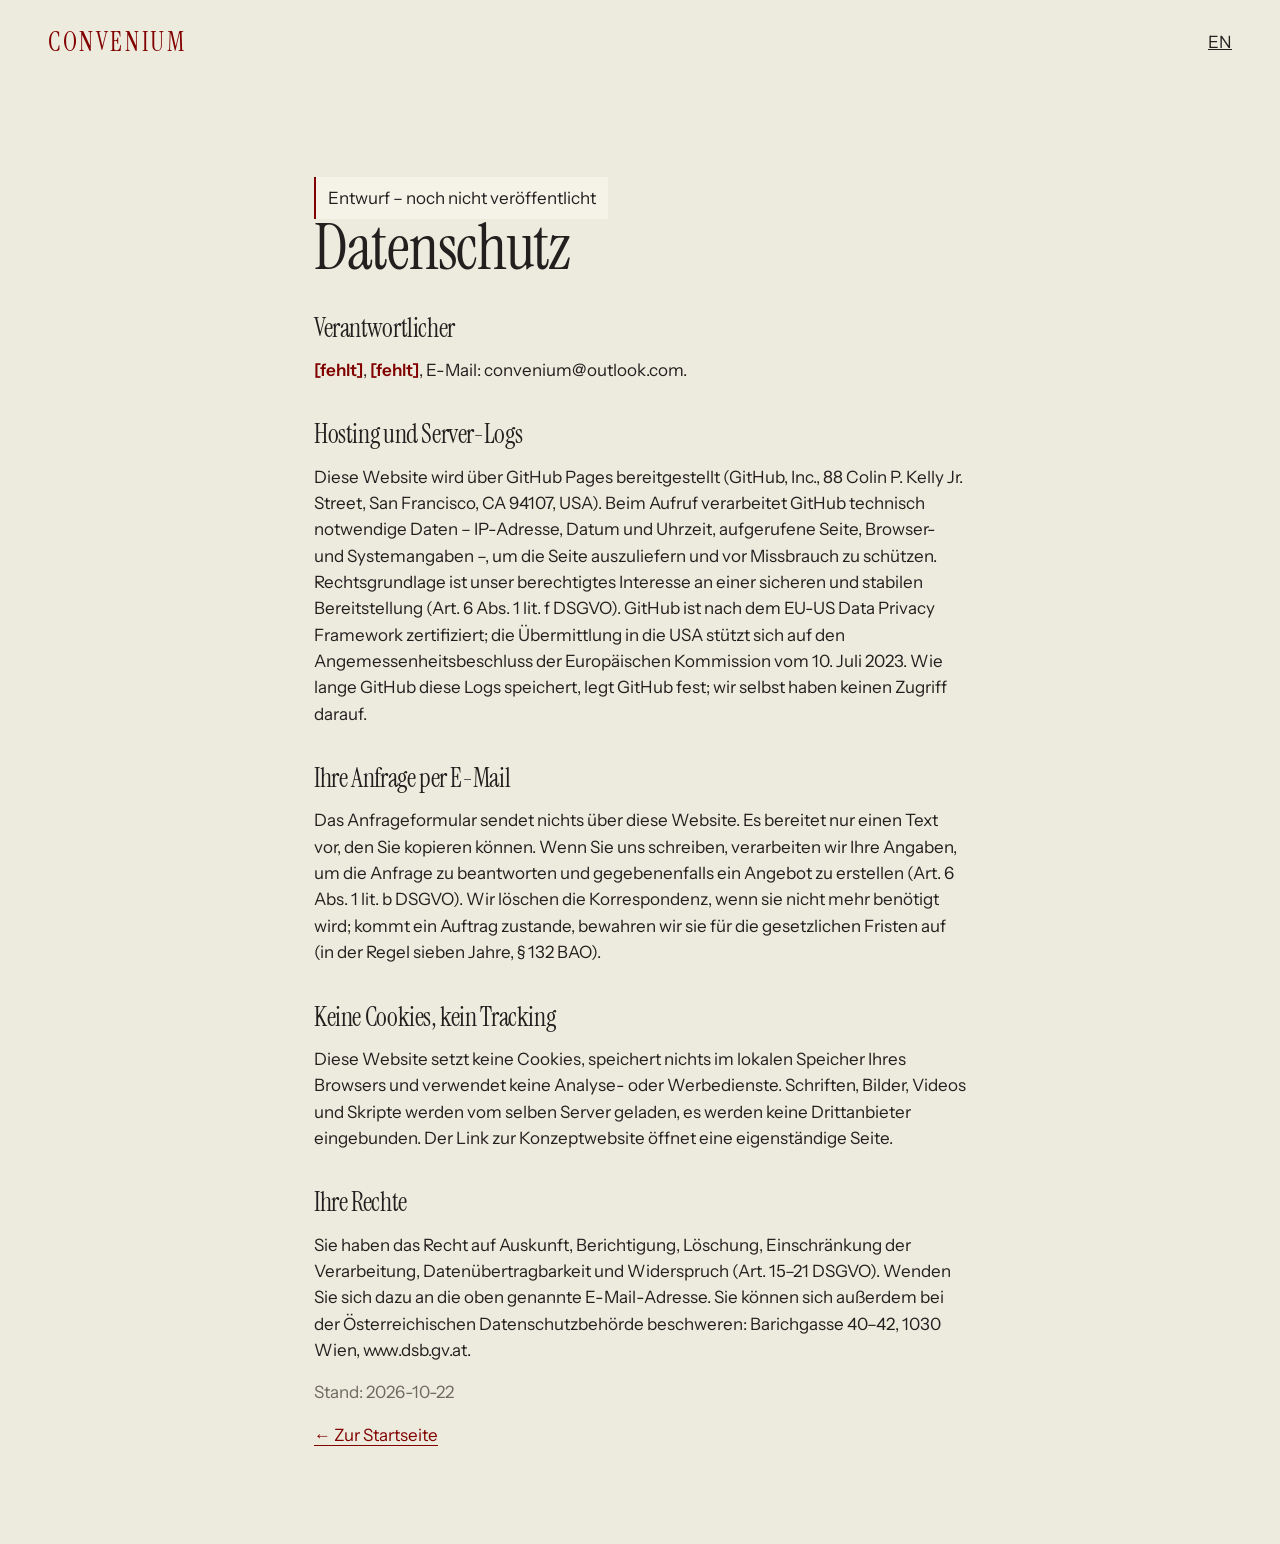
==== commit 4dc29a88: "feat: v2 "Das Lokal" — Tigermilk motion, Ballena layout, Artlist photography Rustam rejected v1 for " ====
--- a/datenschutz/index.html
+++ b/datenschutz/index.html
@@ -13,7 +13,7 @@
   <link rel="stylesheet" href="../styles.css">
 </head>
 <body class="legal-page">
-  <header class="legal-header"><a class="brand" href="../">CONVENIUM<span>.</span></a><a href="../en/privacy/" hreflang="en" lang="en">EN</a></header>
+  <header class="legal-header"><a class="legal-mark" href="../">Convenium</a><a href="../en/privacy/" hreflang="en" lang="en">EN</a></header>
   <main class="legal" id="inhalt">
     <p class="legal-draft">Entwurf – noch nicht veröffentlicht</p>
     <h1>Datenschutz</h1>
--- a/assets/kit/fonts/fonts.css
+++ b/assets/kit/fonts/fonts.css
@@ -1,41 +1,49 @@
+/* Self-hosted, OFL (see *-OFL.txt). Latin subset: covers German and the euro sign. */
 @font-face {
-  font-family: 'Inter';
+  font-family: 'Instrument Serif';
   font-style: normal;
   font-weight: 400;
   font-display: swap;
-  src: url(./inter-0.woff2) format('woff2');
+  src: url(./instrument-serif-400.woff2) format('woff2');
   unicode-range: U+0000-00FF, U+0131, U+0152-0153, U+02BB-02BC, U+02C6, U+02DA, U+02DC, U+0304, U+0308, U+0329, U+2000-206F, U+20AC, U+2122, U+2191, U+2193, U+2212, U+2215, U+FEFF, U+FFFD;
 }
 @font-face {
-  font-family: 'Inter';
+  font-family: 'Instrument Serif';
+  font-style: italic;
+  font-weight: 400;
+  font-display: swap;
+  src: url(./instrument-serif-400-italic.woff2) format('woff2');
+  unicode-range: U+0000-00FF, U+0131, U+0152-0153, U+02BB-02BC, U+02C6, U+02DA, U+02DC, U+0304, U+0308, U+0329, U+2000-206F, U+20AC, U+2122, U+2191, U+2193, U+2212, U+2215, U+FEFF, U+FFFD;
+}
+@font-face {
+  font-family: 'Instrument Sans';
+  font-style: normal;
+  font-weight: 400;
+  font-display: swap;
+  src: url(./instrument-sans-400.woff2) format('woff2');
+  unicode-range: U+0000-00FF, U+0131, U+0152-0153, U+02BB-02BC, U+02C6, U+02DA, U+02DC, U+0304, U+0308, U+0329, U+2000-206F, U+20AC, U+2122, U+2191, U+2193, U+2212, U+2215, U+FEFF, U+FFFD;
+}
+@font-face {
+  font-family: 'Instrument Sans';
   font-style: normal;
   font-weight: 500;
   font-display: swap;
-  src: url(./inter-1.woff2) format('woff2');
+  src: url(./instrument-sans-500.woff2) format('woff2');
   unicode-range: U+0000-00FF, U+0131, U+0152-0153, U+02BB-02BC, U+02C6, U+02DA, U+02DC, U+0304, U+0308, U+0329, U+2000-206F, U+20AC, U+2122, U+2191, U+2193, U+2212, U+2215, U+FEFF, U+FFFD;
 }
 @font-face {
-  font-family: 'Newsreader';
-  font-style: italic;
-  font-weight: 400;
+  font-family: 'Instrument Sans';
+  font-style: normal;
+  font-weight: 600;
   font-display: swap;
-  src: url(./newsreader-0.woff2) format('woff2');
+  src: url(./instrument-sans-600.woff2) format('woff2');
   unicode-range: U+0000-00FF, U+0131, U+0152-0153, U+02BB-02BC, U+02C6, U+02DA, U+02DC, U+0304, U+0308, U+0329, U+2000-206F, U+20AC, U+2122, U+2191, U+2193, U+2212, U+2215, U+FEFF, U+FFFD;
 }
 @font-face {
-  font-family: 'Newsreader';
+  font-family: 'Anton';
   font-style: normal;
   font-weight: 400;
   font-display: swap;
-  src: url(./newsreader-1.woff2) format('woff2');
+  src: url(./anton-400.woff2) format('woff2');
   unicode-range: U+0000-00FF, U+0131, U+0152-0153, U+02BB-02BC, U+02C6, U+02DA, U+02DC, U+0304, U+0308, U+0329, U+2000-206F, U+20AC, U+2122, U+2191, U+2193, U+2212, U+2215, U+FEFF, U+FFFD;
 }
-@font-face {
-  font-family: 'Archivo';
-  font-style: normal;
-  font-weight: 900;
-  font-stretch: 100%;
-  font-display: swap;
-  src: url(./archivo-0.woff2) format('woff2');
-  unicode-range: U+0000-00FF, U+0131, U+0152-0153, U+02BB-02BC, U+02C6, U+02DA, U+02DC, U+0304, U+0308, U+0329, U+2000-206F, U+20AC, U+2122, U+2191, U+2193, U+2212, U+2215, U+FEFF, U+FFFD;
-}
--- a/styles.css
+++ b/styles.css
@@ -1,341 +1,313 @@
-/* Convenium · Gastronomie — styles.css
-   Direction "Die Karte" (the menu card): a noir room, a paper menu laid on it, Newsreader leading the type,
-   Archivo reserved for prices and numerals, Inter for the interface. Brand tokens are the studio's
-   (005-agency/DESIGN.md); nothing is composed outside them. Breakpoints: phone < 640 · tablet 640–1023 ·
-   laptop 1024–1439 · desktop 1440–1919 · wide ≥ 1920. No pins, no scroll-jacking; all content is in the DOM
-   and visible without JavaScript. Hover and glow move with `translate`, GSAP owns `transform`. */
+/* Convenium · Gastronomie — styles.css, v2 "Das Lokal"
+   Tigermilk's motion set in Ballena's layout (see .olympus/06-build-plan.md): a centred floating bar, square
+   buttons, the arrow-circle link, tall photo cards, split colour blocks, a panel over a photo, engraved
+   cut-outs. Brand tokens plus three grades mixed from them (DESIGN.md). No gradients; photo scrims are
+   solid noir at an alpha. Breakpoints: phone < 640 · tablet 640–1023 · laptop 1024–1439 · wide ≥ 1440.
+   Everything is visible without JavaScript; GSAP only adds from-states (script.js). */
 :root {
   --noir: #1B1717; --cotton: #EDEBDD; --paper: #F5F3E8; --ink: #241F1F; --gray: #6E6963; --gray-noir: #A8A29A;
   --rule: #D6D2C2; --cherry: #810100; --maroon: #630000; --chili: #D73B3E; --chili-300: #E5595C;
-  --rule-noir: color-mix(in srgb, var(--cotton) 18%, transparent);
-  --font-serif: Newsreader, Georgia, "Times New Roman", serif;
-  --font-sans: Inter, "Helvetica Neue", Arial, sans-serif;
-  --font-display: Archivo, "Arial Black", Arial, sans-serif;
-  /* Type ramp (DESIGN.md): every fluid size carries a rem term so text zoom still scales it. */
-  --t-h1: clamp(2.75rem, 1.2rem + 5.2vw, 7rem);          /* 44 → 94 @1440 → 112 */
-  --t-h2: clamp(2.25rem, 1.4rem + 2.6vw, 4.5rem);        /* 36 → 60 @1440 → 72 */
-  --t-h3: clamp(1.5rem, 1.2rem + 0.9vw, 2.25rem);        /* 24 → 32 → 36 */
-  --t-lead: clamp(1.125rem, 1rem + 0.5vw, 1.5rem);       /* 18 → 24 */
-  --t-price: clamp(2.25rem, 1.6rem + 1.8vw, 3.5rem);     /* 36 → 52 → 56 */
-  --t-num: clamp(3rem, 2.2rem + 2.4vw, 5.5rem);          /* course numerals 48 → 88 (never above the H2 on the same sheet, see DESIGN.md) */
-  --t-body: 17px; --t-small: 14px; --t-label: 12px;
-  --max: 1360px; --gutter: 48px; --section: 128px; --header-h: 96px;
-  --ease-out: cubic-bezier(.16, 1, .3, 1); --ease-inout: cubic-bezier(.65, 0, .35, 1);
-  --radius-card: 4px; --radius-control: 8px;
-}
-@media (min-width: 1600px) { :root { --max: 1600px; --gutter: 64px; --section: 160px; } }
-@media (min-width: 1920px) { :root { --max: 1760px; --gutter: 72px; } }
-@media (max-width: 1023px) { :root { --gutter: 32px; --section: 96px; --header-h: 88px; } }
-@media (max-width: 639px)  { :root { --gutter: 20px; --section: 72px; --header-h: 72px; } }
+  --blush: #E4D8CB; --oxblood: #460909; --rose: #CFA99F;
+  --scrim: color-mix(in srgb, var(--noir) 55%, transparent);
+  --scrim-strong: color-mix(in srgb, var(--noir) 80%, transparent);
+  --rule-cotton: color-mix(in srgb, var(--cotton) 28%, transparent);
+  --serif: "Instrument Serif", Georgia, "Times New Roman", serif;
+  --sans: "Instrument Sans", "Helvetica Neue", Arial, sans-serif;
+  --shout: Anton, Impact, "Arial Narrow", sans-serif;
+  --t-h1: clamp(3.25rem, 0.6rem + 8.2vw, 10.5rem);
+  --t-h2: clamp(2.5rem, 1.2rem + 4vw, 6rem);
+  --t-statement: clamp(1.9rem, 0.9rem + 3.1vw, 4.4rem);
+  --t-title: clamp(1.75rem, 1.2rem + 1.4vw, 2.75rem);
+  --t-shout: clamp(5rem, 1rem + 15vw, 17rem);
+  --t-price: clamp(2.5rem, 1.6rem + 2.4vw, 4.25rem);
+  --gutter: 48px; --section: clamp(80px, 11vw, 176px); --max: 1440px;
+  --ease: cubic-bezier(.16, 1, .3, 1);
+}
+@media (min-width: 1440px) { :root { --gutter: 64px; } }
+@media (max-width: 1023px) { :root { --gutter: 32px; } }
+@media (max-width: 639px)  { :root { --gutter: 20px; } }
 
 *, *::before, *::after { box-sizing: border-box; }
 html { -webkit-text-size-adjust: 100%; }
-body { margin: 0; background: var(--cotton); color: var(--ink); font: 400 var(--t-body)/1.55 var(--font-sans); -webkit-font-smoothing: antialiased; text-rendering: optimizeLegibility; }
-img, video { display: block; max-width: 100%; }
+body { margin: 0; background: var(--cotton); color: var(--ink); font: 400 17px/1.55 var(--sans); -webkit-font-smoothing: antialiased; }
+body.menu-open { overflow: hidden; }
+img, video { display: block; max-width: 100%; height: auto; }
 a { color: inherit; }
 h1, h2, h3, p, ol, ul, figure { margin: 0; }
 h1, h2, h3 { font-weight: 400; }
-em { font-family: var(--font-serif); font-style: italic; font-weight: 400; }
+em { font-style: italic; }
 button { font: inherit; color: inherit; }
 
-/* Focus: a spacer the colour of the ground, then the chili ring (cotton on cherry). */
-body { --ring-ground: var(--cotton); --ring-color: var(--chili); }
-.hero, .example, .campaign, .site-footer { --ring-ground: var(--noir); --ring-color: var(--chili); }
-.sheet, .site-header, .mobile-menu { --ring-ground: var(--paper); }
-:focus-visible { outline: 2px solid transparent; outline-offset: 2px; box-shadow: 0 0 0 2px var(--ring-ground), 0 0 0 4px var(--ring-color); }
+/* Focus: chili on light and noir grounds, cotton on cherry. */
+:focus-visible { outline: 2px solid var(--ring, var(--chili)); outline-offset: 3px; }
+.menu, .campaign-block, .site-footer, .card--featured .card-foot { --ring: var(--cotton); }
 
 .sr-only { position: absolute; width: 1px; height: 1px; padding: 0; margin: -1px; overflow: hidden; clip: rect(0 0 0 0); white-space: nowrap; border: 0; }
 .js .nojs-only { display: none !important; }
 .no-js .js-only { display: none !important; }
 [data-motion="reduced"] .motion-toggle, [data-motion="unavailable"] .motion-toggle { display: none; }
-
-.skip { position: absolute; left: var(--gutter); top: -120px; z-index: 300; background: var(--noir); color: var(--cotton); padding: 14px 20px; border-radius: 999px; text-decoration: none; font-weight: 500; }
+.skip { position: absolute; left: var(--gutter); top: -120px; z-index: 300; background: var(--cherry); color: var(--cotton); padding: 14px 20px; text-decoration: none; font-weight: 600; }
 .skip:focus { top: 12px; }
-section[id], [id="inquiry-title"] { scroll-margin-top: calc(var(--header-h) + 8px); }
+section[id], [id="inquiry-title"], #marktquellen { scroll-margin-top: 96px; }
 .wrap { width: min(var(--max), calc(100% - 2 * var(--gutter))); margin-inline: auto; }
 
-.label { display: block; margin-bottom: 20px; font: 500 var(--t-label)/1.3 var(--font-sans); letter-spacing: .08em; text-transform: uppercase; color: var(--cherry); }
-.caption { font: 500 var(--t-label)/1.3 var(--font-sans); letter-spacing: .08em; text-transform: uppercase; color: var(--gray); }
-.field-label { display: block; margin-bottom: 12px; font: 500 var(--t-label)/1.3 var(--font-sans); letter-spacing: .08em; text-transform: uppercase; color: var(--gray); }
-h1 { font: 400 var(--t-h1)/1 var(--font-serif); letter-spacing: -.025em; }
-h2 { font: 400 var(--t-h2)/1.04 var(--font-serif); letter-spacing: -.025em; max-width: 16ch; }
-h2 em, h1 em { letter-spacing: -.015em; }
-h3 { font-size: clamp(22px, 1.5vw, 30px); line-height: 1.2; letter-spacing: -.02em; }
-
-/* ---------- Pre-paint (motion only): the one inline script adds .pre; GSAP paints the from-states and
-   script.js removes the class at once. If GSAP never runs, everything returns after 4 s. ---------- */
-.pre .site-header, .pre .hero .label, .pre .line-inner, .pre .hero-body, .pre .hero .actions, .pre .table-caption, .pre .table-top, .pre .table-note { opacity: 0; animation: pre-release 0s 4s forwards; }
+.label { display: block; margin-bottom: 18px; font: 600 12px/1.3 var(--sans); letter-spacing: .14em; text-transform: uppercase; color: var(--cherry); }
+.label--quiet { color: var(--gray); }
+.label--rose { color: var(--rose); }
+.field-label { display: block; margin-bottom: 8px; font: 600 12px/1.3 var(--sans); letter-spacing: .14em; text-transform: uppercase; color: var(--gray); }
+.caption { font-size: 13px; color: var(--gray); }
+h1 { font: 400 var(--t-h1)/.9 var(--serif); letter-spacing: -.02em; }
+h2 { font: 400 var(--t-h2)/.95 var(--serif); letter-spacing: -.015em; max-width: 14ch; }
+
+/* Pre-paint (motion only): the inline script adds .pre; GSAP paints from-states and removes it at once. If
+   GSAP never runs, everything returns after 4 s. */
+.pre .bar, .pre .hero .label, .pre .line-inner, .pre .hero-body, .pre .hero .actions, .pre .hero-places, .pre .hero-photo img { opacity: 0; animation: pre-release 0s 4s forwards; }
 @keyframes pre-release { to { opacity: 1; } }
 
-/* ---------- Buttons & links ---------- */
-.pill { display: inline-flex; align-items: center; justify-content: center; gap: 12px; min-height: 48px; padding: 0 22px; border: 1px solid transparent; border-radius: 999px; font: 500 15px/1 var(--font-sans); text-decoration: none; white-space: nowrap; cursor: pointer; transition: background-color 160ms var(--ease-out), color 160ms var(--ease-out); }
-.pill--accent { background: var(--cherry); color: var(--cotton); }
-.pill--accent:hover { background: var(--maroon); }
-.pill--light { background: var(--paper); color: var(--ink); border-color: var(--rule); }
-.pill--light:hover { background: var(--cotton); }
-.text-link { display: inline-flex; align-items: center; gap: 10px; min-height: 44px; font-weight: 500; text-decoration: underline; text-decoration-thickness: 1px; text-underline-offset: 5px; }
-.text-button { padding: 0; min-height: 44px; border: 0; background: none; cursor: pointer; text-decoration: underline; text-underline-offset: 4px; font-size: 15px; }
-.text-button[aria-disabled="true"] { opacity: .5; cursor: default; }
-.arrow { display: inline-block; transition: transform 180ms var(--ease-out); }
-a:hover .arrow, button:hover .arrow { transform: translateX(3px); }
-
-/* ---------- Floating header (brand constant) ---------- */
-.site-header { position: fixed; z-index: 50; top: 24px; left: 32px; right: 32px; display: flex; align-items: center; gap: 10px; pointer-events: none; transition: transform .45s cubic-bezier(.2, .7, .2, 1); }
-.site-header.is-hidden { transform: translateY(calc(-100% - 32px)); }
-@media (prefers-reduced-motion: reduce) { .site-header { transition: none; } }
-@media (max-width: 639px) { .site-header { top: 12px; left: 12px; right: 12px; } }
-.site-header > * { pointer-events: auto; }
-.brand { display: inline-flex; align-items: center; min-height: 48px; padding: 0 22px; margin-right: auto; background: var(--paper); border: 1px solid var(--rule); border-radius: 999px; font: 900 22px/1 var(--font-display); letter-spacing: -.045em; color: var(--ink); text-decoration: none; }
-.brand span { color: var(--cherry); }
-.nav-capsule { display: flex; align-items: center; gap: 2px; min-height: 48px; padding: 0 6px; background: var(--paper); border: 1px solid var(--rule); border-radius: 999px; }
-.nav-capsule a { display: inline-flex; align-items: center; min-height: 40px; padding: 0 14px; border-radius: 999px; font: 500 14px/1 var(--font-sans); text-decoration: none; }
-.nav-capsule a:hover { background: var(--cotton); }
-.header-cta { border-color: var(--paper); }
-.locale { display: inline-flex; align-items: center; margin-left: 4px; padding-left: 4px; border-left: 1px solid var(--rule); }
-.locale a { padding: 0 10px; }
-.locale a[aria-current] { color: var(--cherry); }
-.menu-toggle { display: none; }
-.mobile-menu { position: absolute; top: calc(100% + 8px); left: 0; right: 0; background: var(--paper); border: 1px solid var(--rule); border-radius: 20px; padding: 8px 16px 16px; max-height: calc(100dvh - 96px); overflow-y: auto; overscroll-behavior: contain; }
-.mobile-menu a:not(.pill) { display: flex; align-items: center; justify-content: space-between; min-height: 56px; border-bottom: 1px solid var(--rule); font: 400 22px/1.2 var(--font-sans); letter-spacing: -.02em; text-decoration: none; }
-.mobile-menu .menu-locale { display: flex; gap: 8px; padding: 12px 0; font-size: 15px; }
-.mobile-menu .menu-locale a:not(.pill) { min-height: 44px; font-size: 15px; border: 0; padding: 0 6px; }
-.mobile-menu .menu-locale a[aria-current] { color: var(--cherry); }
-.mobile-menu .pill { width: 100%; font-size: 16px; }
-@media (max-width: 1023px) { .nav-capsule, .header-cta { display: none; } .menu-toggle { display: inline-flex; } .no-js .nav-capsule { display: flex; } }
-@media (max-width: 639px) { .no-js .nav-capsule { display: none; } .no-js .header-cta { display: inline-flex; } }
-
-/* ---------- Hero: the dark room, the table for ten ----------
-   The one atmospheric field on the page: a maroon light low on the right, behind everything (DESIGN.md,
-   "the hero alone"). It is not a surface, card, control, text or rule. */
-.hero { position: relative; overflow: hidden; background: var(--noir); color: var(--cotton); min-height: 100svh; display: grid; align-items: center; padding: calc(var(--header-h) + 32px) 0 clamp(48px, 6vw, 96px); }
-.hero::before { content: ''; position: absolute; right: -12%; bottom: -28%; width: min(78vw, 980px); aspect-ratio: 1; border-radius: 50%; background: radial-gradient(closest-side, color-mix(in srgb, var(--maroon) 62%, transparent), transparent 72%); pointer-events: none; }
-.hero-grid { position: relative; display: grid; grid-template-columns: minmax(0, 7fr) minmax(0, 5fr); gap: clamp(32px, 5vw, 96px); align-items: end; }
-.hero .label { color: var(--chili-300); }
-.hero h1 { max-width: 11ch; }
-.line { display: block; overflow: hidden; padding-bottom: .06em; margin-bottom: -.06em; }
+/* ---------- Buttons (square, Ballena) and the arrow-circle link ---------- */
+.btn { display: inline-flex; align-items: center; justify-content: center; gap: 10px; min-height: 48px; padding: 0 24px; border: 1px solid transparent; border-radius: 2px; font: 600 12px/1 var(--sans); letter-spacing: .12em; text-transform: uppercase; text-decoration: none; white-space: nowrap; cursor: pointer; transition: background-color 160ms var(--ease), color 160ms var(--ease), border-color 160ms var(--ease); }
+.btn--solid { background: var(--cherry); color: var(--cotton); }
+.btn--solid:hover { background: var(--maroon); }
+.btn--ghost { background: transparent; color: inherit; border-color: color-mix(in srgb, currentColor 45%, transparent); }
+.btn--ghost:hover { background: var(--cotton); color: var(--noir); border-color: var(--cotton); }
+.btn--light { background: var(--cotton); color: var(--cherry); }
+.btn--light:hover { background: var(--paper); }
+
+.arrow-link { --dot: var(--cherry); --dot-ink: var(--cotton); display: inline-flex; align-items: center; gap: 12px; min-height: 44px; color: var(--ink); font: 600 12px/1.2 var(--sans); letter-spacing: .12em; text-transform: uppercase; text-decoration: none; }
+.arrow-dot { position: relative; flex: none; width: 22px; height: 22px; border-radius: 50%; background: var(--dot); transition: translate 220ms var(--ease); }
+.arrow-dot::after { content: ''; position: absolute; left: 6px; top: 8px; width: 6px; height: 6px; border-top: 1.5px solid var(--dot-ink); border-right: 1.5px solid var(--dot-ink); transform: rotate(45deg); }
+.arrow-link:hover .arrow-dot { translate: 3px 0; }
+.arrow-link:hover > span:first-child { text-decoration: underline; text-underline-offset: 4px; }
+.text-button { padding: 0; min-height: 44px; border: 0; background: none; cursor: pointer; text-decoration: underline; text-underline-offset: 4px; font-size: 14px; }
+.text-button[aria-disabled="true"] { color: var(--gray); text-decoration-color: var(--rule); cursor: default; }
+
+/* ---------- The bar: a compact centred floating navbar (Ballena) ---------- */
+.bar { position: fixed; z-index: 60; top: 14px; left: 0; right: 0; margin-inline: auto; width: min(640px, calc(100% - 24px)); display: grid; grid-template-columns: 1fr auto 1fr; align-items: center; gap: 12px; min-height: 60px; padding: 6px 6px 6px 8px; border-radius: 3px; background: var(--scrim-strong); -webkit-backdrop-filter: blur(14px); backdrop-filter: blur(14px); color: var(--cotton); }
+.bar-cta { justify-self: start; min-height: 44px; padding: 0 14px; font-size: 11px; }
+.bar-mark { display: inline-flex; align-items: center; min-height: 44px; font: 400 26px/1 var(--serif); letter-spacing: .1em; text-transform: uppercase; text-decoration: none; }
+.bar-menu { justify-self: end; position: relative; display: grid; place-items: center; width: 44px; height: 44px; padding: 0; border: 0; background: none; color: inherit; cursor: pointer; }
+.bar-lines, .bar-lines::before, .bar-lines::after { display: block; width: 24px; height: 1.5px; background: currentColor; transition: transform 240ms var(--ease), background-color 240ms; }
+.bar-lines { position: relative; background: transparent; }
+.bar-lines::before, .bar-lines::after { content: ''; position: absolute; left: 0; }
+.bar-lines::before { top: -4px; } .bar-lines::after { top: 4px; }
+[aria-expanded="true"] .bar-lines::before { transform: translateY(4px) rotate(45deg); }
+[aria-expanded="true"] .bar-lines::after { transform: translateY(-4px) rotate(-45deg); }
+@media (max-width: 479px) { .bar-mark { font-size: 21px; letter-spacing: .06em; } .bar-cta { padding: 0 10px; letter-spacing: .08em; } }
+
+/* The menu: a full-screen cherry room under the bar. */
+.menu { position: fixed; inset: 0; z-index: 55; display: grid; align-content: center; gap: 40px; padding: 112px var(--gutter) 48px; background: var(--cherry); color: var(--cotton); overflow-y: auto; }
+.menu[hidden] { display: none; }
+.menu-nav { display: grid; justify-items: center; gap: 4px; }
+.menu-nav a { display: inline-flex; align-items: center; min-height: 56px; font: 400 clamp(2.75rem, 1rem + 6vw, 6rem)/1 var(--serif); letter-spacing: -.015em; text-decoration: none; }
+.menu-nav a:hover { font-style: italic; }
+.menu-locale { display: flex; justify-content: center; gap: 28px; }
+.menu-locale a { display: inline-flex; align-items: center; min-height: 44px; font: 600 12px/1 var(--sans); letter-spacing: .14em; text-transform: uppercase; color: var(--rose); text-decoration: none; }
+.menu-locale a[aria-current] { color: var(--cotton); text-decoration: underline; text-underline-offset: 6px; }
+
+/* ---------- Hero: the split room (Tigermilk) ---------- */
+.hero { display: grid; grid-template-columns: minmax(0, 1fr) minmax(0, 1fr); min-height: 100svh; background: var(--cotton); }
+.hero-photo { position: relative; overflow: hidden; background: var(--noir); }
+.hero-photo img { position: absolute; inset: 0; width: 100%; height: 100%; object-fit: cover; }
+.hero-panel { position: relative; display: flex; flex-direction: column; justify-content: center; padding: 120px clamp(28px, 5vw, 96px) 56px; }
+.hero h1 { max-width: 9ch; color: var(--ink); }
+.line { display: block; overflow: hidden; padding-bottom: .08em; margin-bottom: -.08em; }
 .line-inner { display: inline-block; }
-.hero-body { margin-top: 28px; max-width: 36ch; font: 400 var(--t-lead)/1.4 var(--font-serif); }
-.actions { display: flex; flex-wrap: wrap; align-items: center; gap: 12px 24px; margin-top: 36px; }
-
-.table { color: var(--cotton); }
-.table-caption { display: flex; flex-wrap: wrap; align-items: baseline; justify-content: space-between; gap: 6px 16px; margin-bottom: 16px; }
-.table-caption .label { margin: 0; color: var(--gray-noir); }
-.table-count { font: 500 15px/1.4 var(--font-sans); font-variant-numeric: tabular-nums; }
-/* The table top, seen from above: a long oval with ten covers. Hairlines only. */
-.table-top { padding: clamp(20px, 2.6vw, 36px) clamp(24px, 3vw, 44px); border: 1px solid color-mix(in srgb, var(--cotton) 45%, transparent); border-radius: 999px; }
-.plates { display: grid; grid-template-columns: repeat(5, minmax(0, 1fr)); gap: clamp(10px, 1.4vw, 20px); list-style: none; margin: 0; padding: 0; }
-.plate { position: relative; aspect-ratio: 1; border-radius: 50%; border: 1.5px solid color-mix(in srgb, var(--cotton) 72%, transparent); display: grid; place-items: center; }
-.plate::before { content: ''; position: absolute; inset: 15%; border-radius: 50%; border: 1px solid var(--rule-noir); }
-.plate::after { content: ''; position: absolute; bottom: 17%; width: 5px; height: 5px; border-radius: 50%; background: var(--chili); }
-.plate-num { font: 900 clamp(11px, .85vw, 14px)/1 var(--font-display); letter-spacing: .02em; }
-.plate[data-taken] { border-color: var(--rule-noir); }
-.plate[data-taken] .plate-num { color: var(--gray-noir); }
-.plate[data-taken]::after { width: 56%; height: 1.5px; bottom: auto; border-radius: 0; background: var(--gray-noir); transform: rotate(-30deg); }
-.table-note { margin-top: 14px; font: 400 14px/1.45 var(--font-sans); color: var(--gray-noir); max-width: 40ch; }
-
-/* ---------- The paper sheet: the menu card on the dark table ---------- */
-.sheet { position: relative; background: var(--paper); border: 1px solid var(--rule); padding: clamp(28px, 4vw, 64px); }
-.sheet::before, .sheet::after { content: ''; position: absolute; width: 14px; height: 14px; pointer-events: none; }
-.sheet::before { top: 10px; left: 10px; border-top: 1px solid var(--ink); border-left: 1px solid var(--ink); }
-.sheet::after { bottom: 10px; right: 10px; border-bottom: 1px solid var(--ink); border-right: 1px solid var(--ink); }
-.sec-head { display: grid; grid-template-columns: minmax(0, 7fr) minmax(0, 5fr); gap: 20px 48px; align-items: end; margin-bottom: clamp(32px, 4vw, 56px); }
-.sec-intro { max-width: 46ch; font-size: 16px; color: var(--gray); }
-
-/* ---------- Die Karte ---------- */
-.karte { padding: var(--section) 0; }
-.courses { display: grid; grid-template-columns: repeat(3, minmax(0, 1fr)); gap: 20px; list-style: none; margin: 0; padding: 0; }
-.course { --ring-ground: var(--paper); position: relative; isolation: isolate; display: flex; flex-direction: column; background: var(--paper); border: 1px solid var(--rule); border-radius: var(--radius-card); }
-.course--featured { --ring-ground: var(--cherry); --ring-color: var(--cotton); background: var(--cherry); border-color: var(--cherry); color: var(--cotton); }
-.course.is-selected { outline: 2px solid var(--ink); outline-offset: 3px; }
-.course--featured.is-selected { outline-color: var(--cherry); }
-/* Glow and sheen: the Hair & Beauty plan cards' moves (kit.css 2026-10-18, a deliberate exception to "no
-   decorative shadows"): solid cherry box-shadows on a pseudo-element, a hard-edged cotton band that sweeps the
-   numeral plate, a hover lift on `translate`, a press dim. The featured course breathes. No gradient anywhere. */
-.course::after { content: ''; position: absolute; inset: -1px; z-index: -1; border-radius: inherit; pointer-events: none; opacity: 0;
-  box-shadow: 0 0 28px 2px color-mix(in srgb, var(--cherry) 40%, transparent), 0 0 80px 8px color-mix(in srgb, var(--cherry) 18%, transparent); }
-.course-plate { position: relative; overflow: hidden; aspect-ratio: 16 / 7; display: flex; align-items: flex-end; justify-content: flex-end; padding: 14px 18px; background: var(--noir); color: var(--cotton); border-radius: var(--radius-card) var(--radius-card) 0 0; }
-.course-num { font: 900 var(--t-num)/.82 var(--font-display); letter-spacing: -.04em; }
-.course-plate::after { content: ''; position: absolute; top: -10%; bottom: -10%; left: -40%; width: 16%; background: color-mix(in srgb, var(--cotton) 22%, transparent); transform: skewX(-18deg); pointer-events: none; }
-.course-chip { position: absolute; top: 12px; left: 12px; padding: 7px 10px; border-radius: 6px; background: var(--cotton); color: var(--noir); font: 700 11px/1 var(--font-sans); letter-spacing: .08em; text-transform: uppercase; white-space: nowrap; }
-.course-chip--right { left: auto; right: 12px; background: var(--cherry); color: var(--cotton); }
-.course-body { display: flex; flex-direction: column; flex: 1; gap: 14px; padding: clamp(20px, 2vw, 28px); }
-.course h3 { display: grid; gap: 8px; font-size: inherit; letter-spacing: 0; }
-.course-name { font: 500 var(--t-label)/1.3 var(--font-sans); letter-spacing: .08em; text-transform: uppercase; color: var(--cherry); }
-.course--featured .course-name { color: var(--cotton); opacity: .85; }
-.course-title { font: 400 var(--t-h3)/1.12 var(--font-serif); letter-spacing: -.02em; }
-.course-price { display: flex; flex-wrap: wrap; align-items: baseline; gap: 4px 10px; margin-top: 4px; }
-.plan-from, .plan-unit { font: 400 14px/1.3 var(--font-sans); color: var(--gray); }
-.plan-amount { font: 900 var(--t-price)/1 var(--font-display); letter-spacing: -.03em; font-variant-numeric: tabular-nums; }
-.plan-then { font: 400 14px/1.4 var(--font-sans); color: var(--gray); }
-.course--featured .plan-from, .course--featured .plan-unit, .course--featured .plan-then { color: var(--cotton); opacity: .85; }
+.hero h1 em { color: var(--cherry); }
+.hero-body { margin-top: 28px; max-width: 34ch; font-size: clamp(17px, .9rem + .3vw, 20px); }
+.actions { display: flex; flex-wrap: wrap; align-items: center; gap: 16px 28px; margin-top: 36px; }
+.hero-places { margin-top: clamp(40px, 6vh, 72px); }
+.hero-places .label { margin-bottom: 12px; }
+.ticks { display: flex; flex-wrap: wrap; gap: 8px; list-style: none; margin: 0; padding: 0; color: var(--cherry); }
+.tick { display: block; width: 16px; height: 16px; border: 1.5px solid currentColor; border-radius: 50%; }
+.tick[data-taken] { background: currentColor; }
+.places-count { margin-top: 10px; font-size: 14px; color: var(--gray); font-variant-numeric: tabular-nums; }
+
+/* Engraved cut-outs: cherry ink with transparency; light grounds only. */
+.cut { position: absolute; pointer-events: none; user-select: none; height: auto; }
+.cut--cherries { right: clamp(16px, 4vw, 72px); top: 16%; width: clamp(84px, 9vw, 150px); }
+.cut--glass { left: clamp(8px, 5vw, 96px); bottom: 12%; width: clamp(80px, 9vw, 160px); }
+.cut--cup { position: static; justify-self: end; align-self: end; width: clamp(96px, 11vw, 180px); }
+
+/* ---------- Statement: words fill as you read (Tigermilk) ---------- */
+.statement { position: relative; padding: var(--section) 0; text-align: center; overflow: hidden; }
+.statement .label { margin-bottom: 28px; }
+.statement-text { max-width: 26ch; margin-inline: auto; font: 400 var(--t-statement)/1.08 var(--serif); letter-spacing: -.01em; color: var(--cherry); }
+.w { color: inherit; }
+
+/* ---------- Arch: the door opens into the bar (Tigermilk). Static by default; script.js stages it. ---------- */
+.arch { padding: 0 0 var(--section); }
+.arch-sticky { position: relative; display: grid; place-items: center; }
+.arch-frame { position: relative; width: min(1100px, calc(100% - 2 * var(--gutter))); aspect-ratio: 3 / 2; overflow: hidden; border-radius: 280px 280px 0 0; background: var(--noir); }
+.arch-frame img { position: absolute; inset: 0; width: 100%; height: 100%; object-fit: cover; }
+.arch-line { position: absolute; bottom: clamp(24px, 6vh, 64px); left: 50%; translate: -50% 0; padding: .12em .45em .18em; background: var(--cherry); color: var(--cotton); font: 400 var(--t-title)/1 var(--serif); white-space: nowrap; }
+.arch.is-staged { height: 220vh; padding: 0; }
+.arch.is-staged .arch-sticky { position: sticky; top: 0; height: 100svh; overflow: hidden; }
+.arch.is-staged .arch-frame { aspect-ratio: auto; }
+@media (max-width: 639px) { .arch-frame { aspect-ratio: 4 / 5; border-radius: 160px 160px 0 0; } }
+
+/* ---------- Die Karte: tall photo cards (Ballena) ---------- */
+.karte { padding: var(--section) 0; background: var(--paper); }
+.sec-head { display: grid; grid-template-columns: minmax(0, 7fr) minmax(0, 5fr); gap: 24px 64px; align-items: end; margin-bottom: clamp(40px, 5vw, 80px); }
+.sec-intro { max-width: 44ch; color: var(--gray); }
+.cards { display: grid; grid-template-columns: repeat(3, minmax(0, 1fr)); gap: clamp(16px, 1.6vw, 28px); list-style: none; margin: 0; padding: 0; }
+.card article { display: grid; gap: 18px; }
+.card-photo { position: relative; aspect-ratio: 3 / 4; overflow: hidden; border-radius: 4px; background: var(--noir); color: var(--cotton); }
+.card-photo img { position: absolute; inset: 0; width: 100%; height: 100%; object-fit: cover; transition: transform 900ms var(--ease); }
+.card:hover .card-photo img { transform: scale(1.06); }
+.card-band { position: absolute; top: 0; left: 0; right: 0; display: flex; justify-content: space-between; align-items: center; gap: 8px; padding: 12px 14px; background: var(--scrim); font: 600 11px/1.3 var(--sans); letter-spacing: .14em; text-transform: uppercase; }
+.card-flag { padding: 5px 8px; background: var(--cherry); white-space: nowrap; }
+.card-foot { position: absolute; left: 12px; right: 12px; bottom: 12px; display: grid; gap: 6px; padding: clamp(16px, 1.6vw, 24px); background: var(--scrim-strong); -webkit-backdrop-filter: blur(10px); backdrop-filter: blur(10px); border-radius: 3px; }
+.card--featured .card-foot { background: var(--cherry); }
+.card-title { font: 400 var(--t-title)/1 var(--serif); letter-spacing: -.01em; }
+.course-price { display: flex; flex-wrap: wrap; align-items: baseline; gap: 2px 10px; margin-top: 4px; }
+.plan-from, .plan-unit, .plan-then, .card-market { font-size: 13px; color: var(--gray-noir); }
+.card--featured :is(.plan-from, .plan-unit, .plan-then, .card-market) { color: var(--rose); }
+.plan-amount { font: 400 var(--t-price)/.95 var(--shout); letter-spacing: .01em; font-variant-numeric: tabular-nums; }
 .plan-then[hidden], .plan-from[hidden], .plan-unit[hidden] { display: none; }
-.course-includes { list-style: none; margin: 4px 0 0; padding: 0; display: grid; gap: 8px; font-size: 15px; line-height: 1.4; }
-.course-includes li { display: grid; grid-template-columns: 16px minmax(0, 1fr); gap: 8px; }
-.course-includes li::before { content: ''; width: 10px; height: 6px; margin: 6px 0 0 2px; border-left: 2px solid var(--cherry); border-bottom: 2px solid var(--cherry); transform: rotate(-45deg); }
-.course--featured .course-includes li::before { border-color: var(--cotton); }
-.course-market { display: flex; align-items: baseline; gap: 10px; margin-top: auto; padding-top: 14px; border-top: 1px solid var(--rule); font: 400 14px/1.4 var(--font-sans); color: var(--gray); }
-.course--featured .course-market { border-color: color-mix(in srgb, var(--cotton) 40%, transparent); color: var(--cotton); }
-.leader { flex: 1 1 16px; min-width: 16px; height: .7em; border-bottom: 1px dotted currentColor; transform-origin: left center; }
-.course-market-value { position: relative; font: 500 16px/1.2 var(--font-sans); font-variant-numeric: tabular-nums; color: var(--ink); text-decoration: underline; text-decoration-thickness: 1px; text-underline-offset: 4px; }
-.course--featured .course-market-value { color: var(--cotton); }
-.course-market-value::before { content: ''; position: absolute; inset: -12px -4px; }
-.course-choose { display: inline-flex; align-items: center; justify-content: center; gap: 10px; min-height: 48px; margin-top: 6px; padding: 0 20px; border-radius: var(--radius-control); background: var(--noir); color: var(--cotton); font: 600 13px/1 var(--font-sans); letter-spacing: .08em; text-transform: uppercase; text-decoration: none; transition: background-color 160ms var(--ease-out); }
-.course-choose:hover { background: var(--ink); }
-.course--featured .course-choose { background: var(--cotton); color: var(--cherry); }
-.course--featured .course-choose:hover { background: var(--paper); }
-@keyframes course-breathe { from { opacity: .55; } to { opacity: 1; } }
-@keyframes course-sheen { 0% { translate: 0 0; } 60%, 100% { translate: 900% 0; } }
-@media (prefers-reduced-motion: no-preference) {
-  .course { transition: translate .5s cubic-bezier(.2, .7, .2, 1), filter .2s ease; }
-  .course::after { transition: opacity .45s ease; }
-  .course--featured::after { animation: course-breathe 3.2s ease-in-out infinite alternate; }
-  .course-plate::after { transition: translate .9s cubic-bezier(.45, 0, .25, 1); }
-  .course--featured .course-plate::after { animation: course-sheen 5.5s cubic-bezier(.45, 0, .25, 1) 1.5s infinite; }
-  @media (hover: hover) {
-    .course:hover { translate: 0 -6px; }
-    .course:hover .course-plate::after { translate: 900% 0; }
-    .course:active { filter: brightness(.85); }
-  }
-}
-.course:hover::after, .course:focus-within::after, .course.is-selected::after { opacity: 1; }
-.course--featured::after { opacity: 1; }
-@media (prefers-reduced-motion: reduce) { .course--featured::after { opacity: .8; } }
-@media print { .course::after, .course-plate::after { display: none; } }
-
-.menu-foot { display: grid; grid-template-columns: minmax(0, 7fr) minmax(0, 5fr); gap: 32px 64px; margin-top: clamp(40px, 5vw, 72px); padding-top: 32px; border-top: 1px solid var(--rule); }
-.menu-list { list-style: none; margin: 0; padding: 0; }
-.menu-list li { display: flex; align-items: baseline; gap: 12px; padding: 14px 0; border-top: 1px solid var(--rule); }
+.card-market a { position: relative; margin-left: 4px; color: var(--cotton); font-variant-numeric: tabular-nums; text-underline-offset: 3px; }
+.card-market a::before { content: ''; position: absolute; inset: -12px -6px; }
+.card-foot .arrow-link { --dot: var(--cotton); --dot-ink: var(--noir); color: var(--cotton); margin-top: 4px; }
+.card--featured .card-foot .arrow-link { --dot-ink: var(--cherry); }
+.card-includes { list-style: none; margin: 0; padding: 0 4px; display: grid; gap: 6px; font-size: 15px; }
+.card-includes li { display: grid; grid-template-columns: 14px minmax(0, 1fr); gap: 10px; }
+.card-includes li::before { content: ''; width: 14px; height: 1.5px; margin-top: .72em; background: var(--cherry); }
+.card.is-selected .card-photo { outline: 2px solid var(--ink); outline-offset: 4px; }
+
+.menu-foot { display: grid; grid-template-columns: minmax(0, 7fr) minmax(0, 5fr); gap: 40px 72px; margin-top: clamp(56px, 6vw, 96px); padding-top: 40px; border-top: 1px solid var(--rule); }
+.menu-list, .value ul, .menu-sources ul { list-style: none; margin: 0; padding: 0; }
+.menu-list li { display: flex; justify-content: space-between; align-items: baseline; gap: 24px; padding: 16px 0; border-top: 1px solid var(--rule); }
 .menu-list li:first-child { border-top: 0; padding-top: 0; }
 .menu-item { display: grid; gap: 2px; min-width: 0; }
-.menu-item strong { font: 400 clamp(20px, 1.3vw, 24px)/1.2 var(--font-serif); letter-spacing: -.015em; }
-.menu-item small { font: 400 14px/1.4 var(--font-sans); color: var(--gray); }
-.menu-list .leader { color: var(--gray); }
-.menu-price { font: 900 20px/1 var(--font-display); letter-spacing: -.02em; font-variant-numeric: tabular-nums; white-space: nowrap; }
-.menu-price small { font: 400 13px/1 var(--font-sans); color: var(--gray); margin-left: 6px; letter-spacing: 0; }
-.value ul { list-style: none; margin: 0; padding: 0; }
+.menu-item strong { font: 400 clamp(21px, 1.4vw, 26px)/1.15 var(--serif); }
+.menu-item small, .value span { font-size: 14px; color: var(--gray); }
+.menu-price { font: 400 26px/1 var(--shout); color: var(--cherry); white-space: nowrap; font-variant-numeric: tabular-nums; }
+.menu-price small { margin-left: 6px; font: 400 13px/1 var(--sans); color: var(--gray); }
 .value li { display: grid; gap: 2px; padding: 12px 0; border-top: 1px solid var(--rule); }
 .value li:first-child { border-top: 0; padding-top: 0; }
-.value strong { font-weight: 500; font-size: 16px; }
-.value span { font-size: 14px; color: var(--gray); }
-.menu-note { margin-top: 28px; max-width: 96ch; font-size: 14px; line-height: 1.5; color: var(--gray); }
-.menu-sources { margin-top: 20px; max-width: 96ch; padding-top: 20px; border-top: 1px solid var(--rule); font-size: 14px; color: var(--gray); scroll-margin-top: 96px; }
-.menu-sources ul { list-style: none; padding: 0; margin: 0; }
+.value strong { font-weight: 600; font-size: 16px; }
+.menu-note { margin-top: 32px; max-width: 96ch; font-size: 14px; color: var(--gray); }
+.menu-sources { margin-top: 24px; max-width: 96ch; padding-top: 24px; border-top: 1px solid var(--rule); font-size: 14px; color: var(--gray); }
 .menu-sources li { display: flex; flex-wrap: wrap; gap: 2px 12px; padding: 8px 0; border-top: 1px solid var(--rule); }
 .menu-source-what { color: var(--ink); }
-.menu-sources a { position: relative; color: inherit; text-decoration: underline; text-underline-offset: 3px; }
+.menu-sources a { position: relative; text-decoration: underline; text-underline-offset: 3px; }
 .menu-sources a::before { content: ''; position: absolute; inset: -12px -4px; }
-.menu-sources p { margin: 12px 0 0; }
-
-/* ---------- Launch module (campaign.js): the clock and the places, on noir ----------
-   Hidden without JavaScript; reserves its height before the state arrives. Chili display type ≥ 24px on
-   noir for the numbers; the sheen is a hard-edged chili copy of the claim, clipped to a moving window. */
+.menu-sources p { margin-top: 12px; }
+
+/* ---------- Launch: photo + cherry block (Ballena split) ---------- */
 .no-js .campaign { display: none; }
-.campaign { background: var(--noir); color: var(--cotton); border-top: 1px solid var(--rule-noir); }
+.campaign { display: grid; grid-template-columns: minmax(0, 1fr) minmax(0, 1fr); background: var(--cherry); }
 .campaign[hidden] { display: none; }
-.campaign-inner { display: grid; grid-template-columns: repeat(auto-fit, minmax(min(100%, 260px), 1fr)); gap: 20px clamp(20px, 3vw, 56px); align-items: start; padding-block: clamp(32px, 4vw, 64px); min-height: 280px; }
-@media (max-width: 640px) { .campaign-inner { min-height: 400px; } }
-.campaign .label, .campaign-claim, .campaign-count, .campaign-slots, .campaign-regular, .campaign-risk { margin: 0; }
-.campaign .label { color: var(--gray-noir); }
-.campaign-claim { margin-top: 10px; font: 900 clamp(22px, 2.6vw, 38px)/1 var(--font-display); text-transform: uppercase; letter-spacing: -.02em; }
-.sheen { position: relative; display: inline; }
-@media (prefers-reduced-motion: no-preference) {
-  .sheen::after { content: attr(data-text); position: absolute; inset: 0; color: var(--chili); clip-path: inset(0 100% 0 -24%); animation: sheen 4.2s cubic-bezier(.45, 0, .25, 1) 1.2s infinite; pointer-events: none; }
-}
-@keyframes sheen { 0% { clip-path: inset(0 100% 0 -24%); } 45%, 100% { clip-path: inset(0 -24% 0 100%); } }
-.campaign-source { display: block; margin-top: 8px; font: 400 14px/1.4 var(--font-sans); text-transform: none; letter-spacing: 0; text-decoration: underline; text-underline-offset: 3px; color: var(--gray-noir); position: relative; }
+.campaign-photo { position: relative; min-height: 640px; overflow: hidden; background: var(--noir); }
+.campaign-photo img { position: absolute; inset: 0; width: 100%; height: 100%; object-fit: cover; }
+.campaign-block { display: flex; flex-direction: column; align-items: flex-start; justify-content: center; gap: 14px; padding: clamp(48px, 6vw, 112px) clamp(28px, 5vw, 96px); color: var(--cotton); }
+.campaign-block .label { margin: 0; color: var(--rose); }
+.campaign-claim { max-width: 18ch; font: 400 clamp(2rem, 1.2rem + 2vw, 3.5rem)/1.02 var(--serif); }
+.campaign-source { position: relative; font-size: 14px; color: var(--rose); text-underline-offset: 3px; }
 .campaign-source::before { content: ''; position: absolute; inset: -12px -4px; }
-.campaign-count { display: flex; flex-wrap: wrap; align-items: baseline; gap: 6px 14px; }
-.campaign-ends { font: 500 13px/1 var(--font-sans); text-transform: uppercase; letter-spacing: .08em; color: var(--gray-noir); }
-.campaign-units { display: inline-flex; gap: 14px; }
-.campaign-unit { display: inline-flex; align-items: baseline; gap: 4px; }
-.campaign-num { font: 900 clamp(26px, 2.6vw, 38px)/1 var(--font-display); font-variant-numeric: tabular-nums; color: var(--chili); }
-.campaign-unitname { font: 400 13px/1 var(--font-sans); color: var(--gray-noir); }
-.campaign-slots { margin-top: 10px; font: 500 16px/1.4 var(--font-sans); }
-.campaign-regular { font: 400 15px/1.45 var(--font-sans); color: var(--gray-noir); }
-.campaign-cta { display: inline-flex; align-items: center; min-height: 48px; margin-top: 14px; padding: 0 22px; border-radius: var(--radius-control); background: var(--cotton); color: var(--noir); font: 600 13px/1 var(--font-sans); text-transform: uppercase; letter-spacing: .08em; text-decoration: none; }
-.campaign-cta:hover { background: var(--paper); }
-.campaign-risk { margin-top: 12px !important; font: 400 14px/1.4 var(--font-sans); color: var(--gray-noir); }
-
-/* ---------- Aus der Küche: SAVRA behind a door frame, on noir ---------- */
-.example { background: var(--noir); color: var(--cotton); padding: var(--section) 0; }
-.example-grid { display: grid; grid-template-columns: minmax(0, 5fr) minmax(0, 7fr); gap: 40px clamp(48px, 6vw, 96px); align-items: center; }
-.example .label { color: var(--chili-300); }
-.example-intro { margin-top: 24px; max-width: 42ch; font: 400 var(--t-lead)/1.45 var(--font-serif); }
-.example .motion-toggle { margin-top: 20px; color: var(--gray-noir); }
-.concept { display: grid; gap: 18px; }
-.door { margin: 0; }
-.door-frame { position: relative; aspect-ratio: 3 / 4; max-height: 82vh; overflow: hidden; border: 1px solid var(--rule-noir); background: var(--noir); }
-.door-frame img, .door-video { position: absolute; inset: 0; width: 100%; height: 100%; object-fit: cover; }
-.door-video { opacity: 0; transition: opacity .5s var(--ease-out); }
-.door.is-playing .door-video { opacity: 1; }
-.door-inner { position: absolute; inset: 14px; border: 1px solid color-mix(in srgb, var(--cotton) 40%, transparent); pointer-events: none; }
-.door-tag { position: absolute; top: 26px; left: 26px; padding: 7px 10px; border-radius: 6px; background: var(--cotton); color: var(--noir); font: 700 11px/1 var(--font-sans); letter-spacing: .08em; text-transform: uppercase; }
-.door-caption { margin-top: 12px; color: var(--gray-noir); }
-.concept-meta { display: flex; flex-wrap: wrap; justify-content: space-between; align-items: flex-start; gap: 10px 24px; padding-top: 16px; border-top: 1px solid var(--rule-noir); }
-.concept-title h3 { font: 400 clamp(24px, 1.8vw, 32px)/1.1 var(--font-serif); letter-spacing: -.02em; }
-.status { margin-top: 6px; font: 500 var(--t-label)/1.3 var(--font-sans); letter-spacing: .08em; text-transform: uppercase; color: var(--gray-noir); }
-.concept-actions { display: flex; flex-wrap: wrap; gap: 4px 24px; }
-.concept-actions a { display: inline-flex; align-items: center; gap: 8px; min-height: 44px; font-weight: 500; text-decoration: underline; text-decoration-thickness: 1px; text-underline-offset: 5px; }
-.concept.is-selected .door-frame { outline: 2px solid var(--cotton); outline-offset: 4px; }
+.campaign-count { display: flex; flex-wrap: wrap; align-items: baseline; gap: 6px 16px; margin-top: 18px; }
+.campaign-count[hidden] { display: none; }
+.campaign-ends { font: 600 12px/1 var(--sans); letter-spacing: .14em; text-transform: uppercase; color: var(--rose); }
+.campaign-units { display: inline-flex; flex-wrap: wrap; gap: 4px 18px; }
+.campaign-unit { display: inline-flex; align-items: baseline; gap: 6px; }
+.campaign-num { font: 400 var(--t-price)/1 var(--shout); font-variant-numeric: tabular-nums; }
+.campaign-unitname { font-size: 13px; color: var(--rose); }
+.campaign-slots { font-weight: 600; }
+.campaign-regular, .campaign-risk { max-width: 46ch; font-size: 15px; color: var(--rose); }
+.campaign-cta { margin-top: 6px; }
+
+/* ---------- Marquee: what the venue is, in giant Anton (Tigermilk) ---------- */
+.marquee { overflow: hidden; padding: clamp(64px, 8vw, 128px) 0; background: var(--oxblood); }
+.mq-track { display: flex; align-items: center; gap: clamp(24px, 3vw, 56px); width: max-content; padding-left: var(--gutter); white-space: nowrap; }
+.mq-word { font: 400 var(--t-shout)/.86 var(--shout); text-transform: uppercase; color: var(--cotton); }
+.mq-word--accent { color: var(--chili-300); }
+.mq-card { flex: none; width: clamp(140px, 16vw, 280px); aspect-ratio: 1; object-fit: cover; border-radius: 18px; rotate: -4deg; }
+.mq-card:nth-of-type(2n) { rotate: 3deg; }
+.mq-dot { flex: none; width: clamp(14px, 1.4vw, 24px); aspect-ratio: 1; border-radius: 50%; background: var(--chili-300); }
+
+/* ---------- SAVRA: a panel over its own capture (Ballena) ---------- */
+.example { position: relative; display: grid; align-items: center; min-height: 100svh; padding: var(--section) 0; overflow: hidden; background: var(--noir); }
+.example-bg { position: absolute; inset: 0; margin: 0; }
+.example-bg img, .door-video { position: absolute; inset: 0; width: 100%; height: 100%; object-fit: cover; }
+.door-video { opacity: 0; transition: opacity .6s var(--ease); }
+.example.is-playing .door-video { opacity: 1; }
+.example-wrap { position: relative; }
+.savra-panel { max-width: 560px; padding: clamp(28px, 4vw, 56px); border-radius: 3px; background: var(--paper); color: var(--ink); }
+.savra-panel h2 { font-size: clamp(2.25rem, 1.2rem + 2.6vw, 4.25rem); }
+.example-intro { margin-top: 20px; }
+.status { margin-top: 18px; font: 600 12px/1.4 var(--sans); letter-spacing: .14em; text-transform: uppercase; color: var(--gray); }
+.savra-actions { display: flex; flex-wrap: wrap; gap: 4px 28px; margin-top: 18px; }
+.savra-panel .caption { margin-top: 12px; }
+.savra-panel.is-selected { outline: 2px solid var(--cherry); outline-offset: 4px; }
+.motion-toggle { margin-top: 4px; color: var(--gray); }
 
 /* ---------- Ablauf ---------- */
 .process { padding: var(--section) 0; }
-.steps { display: grid; grid-template-columns: repeat(3, minmax(0, 1fr)); gap: 32px; list-style: none; margin: 0; padding: 0; }
-.steps li { display: grid; gap: 10px; padding-top: 20px; border-top: 1px solid var(--rule); }
-.step-num { font: 900 clamp(32px, 2.6vw, 48px)/1 var(--font-display); letter-spacing: -.03em; color: var(--cherry); }
-.steps h3 { font: 400 var(--t-h3)/1.15 var(--font-serif); letter-spacing: -.02em; }
+.steps { display: grid; grid-template-columns: repeat(3, minmax(0, 1fr)); gap: 40px; list-style: none; margin: 0; padding: 0; }
+.steps li { display: grid; align-content: start; gap: 12px; padding-top: 24px; border-top: 1px solid var(--ink); }
+.step-num { font: 400 clamp(56px, 5vw, 88px)/.9 var(--shout); color: var(--cherry); }
+.steps h3 { font: 400 var(--t-title)/1 var(--serif); }
 .steps p { max-width: 32ch; font-size: 15px; color: var(--gray); }
 
 /* ---------- Reservierung + FAQ ---------- */
-.inquiry { padding: 0 0 var(--section); }
-.inquiry-grid { display: grid; grid-template-columns: minmax(0, 5fr) minmax(0, 7fr); gap: 32px clamp(40px, 5vw, 80px); align-items: start; }
-.inquiry-intro > p { max-width: 40ch; }
-.inquiry-intro > p:not(.label) { margin-top: 20px; font: 400 var(--t-lead)/1.45 var(--font-serif); }
-.demo-note { padding: 12px 14px; border-left: 2px solid var(--cherry); background: var(--cotton); font: 400 14px/1.5 var(--font-sans) !important; color: var(--gray); }
-.composer { display: grid; gap: 20px; }
-.selection { display: flex; flex-wrap: wrap; align-items: baseline; gap: 6px 16px; padding-bottom: 12px; border-bottom: 1px solid var(--rule); }
+.inquiry { padding: var(--section) 0; background: var(--paper); }
+.inquiry-grid { display: grid; grid-template-columns: minmax(0, 5fr) minmax(0, 7fr); gap: 40px clamp(40px, 6vw, 112px); align-items: start; }
+.inquiry-intro > p:not(.label) { max-width: 36ch; margin-top: 22px; font: 400 clamp(20px, 1rem + .5vw, 26px)/1.3 var(--serif); }
+.inquiry-intro .demo-note { padding: 12px 14px; border-left: 2px solid var(--cherry); background: var(--blush); font: 400 14px/1.5 var(--sans); color: var(--ink); }
+.composer { display: grid; gap: 24px; }
+.selection { display: flex; flex-wrap: wrap; align-items: baseline; gap: 4px 16px; padding-bottom: 12px; border-bottom: 1px solid var(--rule); }
 .selection .field-label { margin: 0; }
-.selection-value { font: 400 20px/1.2 var(--font-serif); margin-right: auto; }
-.fields-2 { display: grid; grid-template-columns: repeat(2, minmax(0, 1fr)); gap: 16px; }
-input, textarea { width: 100%; padding: 12px 14px; border: 1px solid var(--rule); border-radius: var(--radius-control); background: var(--cotton); color: var(--ink); font: 400 16px/1.4 var(--font-sans); }
+.selection-value { margin-right: auto; font: 400 24px/1.2 var(--serif); }
+.fields-2 { display: grid; grid-template-columns: repeat(2, minmax(0, 1fr)); gap: 24px; }
+input, textarea { width: 100%; padding: 10px 0; border: 0; border-bottom: 1px solid var(--gray); border-radius: 0; background: transparent; color: var(--ink); font: 400 17px/1.4 var(--sans); }
 textarea { resize: vertical; }
-.preview { background: var(--paper); color: var(--gray); }
+.preview { padding: 14px; border: 1px solid var(--rule); background: var(--cotton); font-size: 15px; }
 .fallback { font-size: 14px; color: var(--gray); }
-.composer-actions { display: flex; flex-wrap: wrap; gap: 12px; }
-.status[data-status] { min-height: 1.5em; font-size: 14px; color: var(--gray); text-transform: none; letter-spacing: 0; }
-.faq { margin-top: clamp(40px, 5vw, 72px); padding-top: 32px; border-top: 1px solid var(--rule); display: grid; grid-template-columns: minmax(0, 5fr) minmax(0, 7fr); gap: 24px clamp(40px, 5vw, 80px); }
-.faq h2 { font-size: clamp(28px, 2.2vw, 40px); }
+.status-line { min-height: 1.5em; font-size: 14px; color: var(--gray); }
+.faq { display: grid; grid-template-columns: minmax(0, 5fr) minmax(0, 7fr); gap: 24px clamp(40px, 6vw, 112px); margin-top: clamp(64px, 7vw, 112px); padding-top: 40px; border-top: 1px solid var(--rule); }
+.faq h2 { font-size: clamp(2.25rem, 1.4rem + 2vw, 3.75rem); }
 .faq details { border-top: 1px solid var(--rule); }
 .faq details:first-child { border-top: 0; }
-.faq summary { cursor: pointer; padding: 14px 0; min-height: 44px; font: 400 clamp(18px, 1.3vw, 22px)/1.3 var(--font-serif); letter-spacing: -.01em; }
-.faq details p { padding: 0 0 16px; max-width: 60ch; font-size: 15px; color: var(--gray); }
-
-/* ---------- Footer (brand constant) ---------- */
-.site-footer { --wordmark-em: 6.8; background: var(--noir); color: var(--cotton); }
-.footer-inner { container-type: inline-size; display: flex; flex-direction: column; gap: 40px; margin-inline: var(--gutter); padding: 56px 0 28px; }
-.footer-top { display: flex; flex-wrap: wrap; align-items: baseline; justify-content: space-between; gap: 16px 48px; }
-.footer-line { color: var(--gray-noir); font-size: 15px; }
-.footer-brand { margin: 0; overflow: hidden; font: 900 calc(100cqw / var(--wordmark-em)) / .8 var(--font-display); letter-spacing: -.05em; white-space: nowrap; }
-.footer-brand span { color: var(--chili); }
-.footer-brand a { color: inherit; text-decoration: none; }
-.footer-links { display: flex; flex-wrap: wrap; gap: 4px 28px; }
-.footer-links a { display: inline-flex; align-items: center; min-height: 44px; text-decoration: none; font-weight: 500; }
-.footer-links a:hover { text-decoration: underline; text-underline-offset: 5px; }
-.footer-id { display: grid; gap: 4px; }
-.footer-contact { display: flex; flex-wrap: wrap; gap: 0 24px; margin: 0; }
-.footer-contact a { display: inline-flex; align-items: center; min-height: 44px; color: var(--cotton); font-weight: 500; text-decoration: underline; text-decoration-thickness: 1px; text-underline-offset: 5px; }
-.footer-bottom { display: flex; flex-wrap: wrap; justify-content: space-between; gap: 12px 24px; padding-top: 24px; border-top: 1px solid var(--gray); color: var(--gray-noir); font-size: 14px; }
-.footer-legal { display: flex; flex-wrap: wrap; gap: 4px 24px; align-items: center; }
-.footer-legal a { display: inline-flex; align-items: center; min-height: 44px; color: var(--cotton); text-underline-offset: 5px; }
-@media (max-width: 639px) { .footer-inner { gap: 28px; padding-top: 44px; } }
+.faq summary { display: flex; justify-content: space-between; align-items: center; gap: 24px; min-height: 64px; padding: 14px 0; cursor: pointer; list-style: none; font: 400 clamp(21px, 1.4vw, 26px)/1.2 var(--serif); }
+.faq summary::-webkit-details-marker { display: none; }
+.faq-mark { position: relative; flex: none; width: 22px; height: 22px; border-radius: 50%; background: var(--cherry); }
+.faq-mark::before, .faq-mark::after { content: ''; position: absolute; left: 6px; top: 10.25px; width: 10px; height: 1.5px; background: var(--cotton); transition: transform 240ms var(--ease); }
+.faq-mark::after { transform: rotate(90deg); }
+.faq details[open] .faq-mark::after { transform: rotate(0deg); }
+.faq details p { max-width: 60ch; padding: 0 0 20px; font-size: 15px; color: var(--gray); }
+
+/* ---------- Sticky CTA (Tigermilk "Voir la carte") ---------- */
+.sticky-cta { position: fixed; z-index: 50; bottom: 20px; left: 0; right: 0; margin-inline: auto; width: max-content; translate: 0 calc(100% + 32px); transition: translate 400ms var(--ease); }
+.sticky-cta.is-on { translate: 0 0; }
+@media (prefers-reduced-motion: reduce) { .sticky-cta { transition: none; } }
+
+/* ---------- Footer: a cherry room, three columns (no wordmark) ---------- */
+.site-footer { padding: clamp(72px, 8vw, 120px) 0 28px; background: var(--cherry); color: var(--cotton); }
+.footer-grid { display: grid; grid-template-columns: minmax(0, 5fr) minmax(0, 3fr) minmax(0, 4fr); }
+.footer-grid > * { padding: 0 clamp(20px, 3vw, 48px); border-left: 1px solid var(--rule-cotton); }
+.footer-grid > :first-child { padding-left: 0; border-left: 0; }
+.footer-studio { display: grid; grid-template-columns: clamp(110px, 11vw, 170px) minmax(0, 1fr); gap: 24px; align-items: start; }
+.footer-photo { width: 100%; aspect-ratio: 3 / 4; object-fit: cover; border-radius: 3px; }
+.footer-about { margin-bottom: 28px; font: 400 clamp(20px, 1.4vw, 26px)/1.25 var(--serif); }
+.footer-contact { display: grid; }
+.footer-contact a { display: inline-flex; align-items: center; min-height: 44px; text-underline-offset: 4px; overflow-wrap: anywhere; }
+.footer-nav { display: flex; flex-direction: column; align-items: flex-start; }
+.footer-nav a { display: inline-flex; align-items: center; min-height: 44px; font: 400 24px/1.1 var(--serif); text-decoration: none; }
+.footer-nav a:hover { font-style: italic; text-decoration: underline; text-underline-offset: 5px; }
+.footer-places .ticks { color: var(--cotton); }
+.footer-places .places-count { color: var(--rose); margin-bottom: 24px; }
+.footer-bottom { display: flex; flex-wrap: wrap; justify-content: space-between; align-items: center; gap: 12px 32px; margin-top: clamp(56px, 6vw, 96px); padding-top: 20px; border-top: 1px solid var(--rule-cotton); font-size: 13px; color: var(--rose); }
+.footer-signature a { display: inline-flex; align-items: center; min-height: 44px; font: 400 26px/1 var(--serif); color: var(--cotton); text-decoration: none; }
+.footer-legal { display: flex; flex-wrap: wrap; gap: 0 20px; align-items: center; }
+.footer-legal a { display: inline-flex; align-items: center; min-height: 44px; color: var(--cotton); text-underline-offset: 4px; }
 
 /* ---------- Legal pages ---------- */
 .legal-page { background: var(--cotton); color: var(--ink); }
-.legal-header { display: flex; justify-content: space-between; align-items: center; padding: 24px var(--gutter); }
+.legal-header { display: flex; justify-content: space-between; align-items: center; padding: 20px var(--gutter); }
 .legal-header a { display: inline-flex; align-items: center; min-height: 44px; }
+.legal-mark { font: 400 26px/1 var(--serif); letter-spacing: .1em; text-transform: uppercase; color: var(--cherry); text-decoration: none; }
 .legal { max-width: 68ch; margin: 0 auto; padding: clamp(32px, 6vw, 96px) var(--gutter) 96px; }
-.legal h1 { font-size: clamp(36px, 4vw, 64px); margin-bottom: 32px; }
-.legal h2 { font-size: clamp(22px, 1.8vw, 28px); margin: 40px 0 12px; }
+.legal h1 { font-size: clamp(40px, 5vw, 72px); margin-bottom: 32px; }
+.legal h2 { font-size: clamp(24px, 2vw, 32px); margin: 40px 0 12px; max-width: none; }
 .legal p { margin-top: 16px; }
 .legal a { color: var(--cherry); text-underline-offset: 4px; }
 .legal-lead, .legal-updated { color: var(--gray); }
@@ -347,23 +319,71 @@
 
 /* ---------- Tablet and phone ---------- */
 @media (max-width: 1023px) {
-  .hero { min-height: 0; padding-top: calc(var(--header-h) + 40px); }
-  .hero-grid, .sec-head, .menu-foot, .example-grid, .inquiry-grid, .faq { grid-template-columns: minmax(0, 1fr); }
-  .courses { grid-template-columns: minmax(0, 1fr); max-width: 560px; }
-  .course-plate { aspect-ratio: 16 / 6; }
-  .table { max-width: 560px; }
-  .door-frame { aspect-ratio: 16 / 10; max-height: none; }
-  .example-grid { align-items: start; }
+  .hero { grid-template-columns: minmax(0, 1fr); min-height: 0; }
+  .hero-panel { order: -1; padding: 112px var(--gutter) 48px; }
+  .hero-photo { aspect-ratio: 4 / 5; max-height: 80svh; }
+  .sec-head, .menu-foot, .inquiry-grid, .faq { grid-template-columns: minmax(0, 1fr); }
+  .cards { grid-template-columns: minmax(0, 1fr); max-width: 520px; }
+  .campaign { grid-template-columns: minmax(0, 1fr); }
+  .campaign-photo { min-height: 0; aspect-ratio: 1; }
+  .example { align-items: end; min-height: 0; padding-top: 56vw; }
+  .footer-grid { grid-template-columns: minmax(0, 1fr); gap: 40px; }
+  .footer-grid > * { padding: 40px 0 0; border-left: 0; border-top: 1px solid var(--rule-cotton); }
+  .footer-grid > :first-child { padding-top: 0; border-top: 0; }
+  .cut--cherries { top: 104px; }
 }
 @media (max-width: 639px) {
-  .steps { grid-template-columns: minmax(0, 1fr); gap: 20px; }
+  .steps { grid-template-columns: minmax(0, 1fr); gap: 28px; }
   .fields-2 { grid-template-columns: minmax(0, 1fr); }
+  .btn { white-space: normal; text-align: center; }
   .legal-list { grid-template-columns: minmax(0, 1fr); gap: 4px; }
   .legal-list dd { margin-bottom: 12px; }
-  .pill { white-space: normal; text-align: center; }
-  .sheet { padding: 24px 18px; }
-  .sheet::before, .sheet::after { display: none; }
-  .table-top { padding: 16px 18px; border-radius: 48px; }
-  .plates { gap: 8px; }
-  .course-plate { aspect-ratio: 16 / 7; }
-}
+  .example { padding-top: 90vw; }
+  .footer-studio { grid-template-columns: 96px minmax(0, 1fr); }
+  .cut--glass { bottom: 4%; }
+}
+
+/* ---------- Phone shell (mobile-app-shell): safe areas on four sides, a thumb-zone tab bar, a card rail,
+   a phone-sized arch runway, touch feedback, solid plates instead of blur over moving media ---------- */
+.tabbar, .rail-count { display: none; }
+@media (max-width: 1023px) {
+  .cards { display: flex; gap: 14px; max-width: none; margin-inline: calc(-1 * var(--gutter)); padding: 4px var(--gutter) 8px; overflow-x: auto; scroll-snap-type: x mandatory; scroll-padding-inline: var(--gutter); overscroll-behavior-x: contain; scrollbar-width: none; }
+  .cards::-webkit-scrollbar { display: none; }
+  .card { flex: 0 0 min(82%, 420px); scroll-snap-align: center; }
+  .rail-count { display: block; margin-top: 14px; text-align: center; font: 600 12px/1 var(--sans); letter-spacing: .14em; color: var(--gray); font-variant-numeric: tabular-nums; }
+}
+@media (max-width: 767px) {
+  :root { --gutter: max(20px, env(safe-area-inset-left), env(safe-area-inset-right)); }
+  .bar { top: max(10px, env(safe-area-inset-top)); grid-template-columns: 44px 1fr 44px; min-height: 56px; }
+  .bar-cta { display: none; }
+  .bar-mark { grid-column: 2; justify-self: center; }
+  .bar-menu { grid-column: 3; }
+  .tabbar { position: fixed; z-index: 58; left: 0; right: 0; bottom: 0; display: grid; grid-template-columns: repeat(3, minmax(0, 1fr)) minmax(0, 1.3fr); gap: 4px; padding: 6px max(8px, env(safe-area-inset-right)) calc(6px + env(safe-area-inset-bottom)) max(8px, env(safe-area-inset-left)); background: color-mix(in srgb, var(--noir) 94%, transparent); color: var(--gray-noir); }
+  .tabbar a { display: flex; flex-direction: column; align-items: center; justify-content: center; gap: 5px; min-height: 52px; padding: 4px 2px; border-radius: 2px; font: 600 11px/1.1 var(--sans); letter-spacing: .06em; text-align: center; text-transform: uppercase; text-decoration: none; transition: color 160ms var(--ease), background-color 160ms var(--ease); }
+  .tabbar a[aria-current] { color: var(--cotton); }
+  .tabbar a[aria-current] .tab-icon { color: var(--chili-300); }
+  .tabbar .tabbar-cta { background: var(--cherry); color: var(--cotton); }
+  .tabbar .tabbar-cta[aria-current] { background: var(--maroon); }
+  .menu-open .tabbar, .sticky-cta { display: none; }
+  .site-footer { padding-bottom: calc(96px + env(safe-area-inset-bottom)); }
+  .arch.is-staged { height: 190vh; }
+  .hero-panel { padding-top: calc(104px + env(safe-area-inset-top)); }
+}
+.tab-icon { position: relative; display: block; width: 18px; height: 14px; color: inherit; }
+.tab-icon--menu { border-top: 1.5px solid; border-bottom: 1.5px solid; }
+.tab-icon--menu::after { content: ''; position: absolute; left: 0; right: 4px; top: 4.75px; border-top: 1.5px solid; }
+.tab-icon--door { width: 12px; border: 1.5px solid; border-bottom: 0; border-radius: 6px 6px 0 0; }
+.tab-icon--steps::before { content: ''; position: absolute; left: 0; top: 5px; width: 4px; height: 4px; border-radius: 50%; background: currentColor; box-shadow: 7px 0 0 currentColor, 14px 0 0 currentColor; }
+.arch.is-staged .arch-sticky { height: 100dvh; }
+@media (hover: none) {
+  .btn, .arrow-link, .card-photo, .tabbar a, .faq summary { transition: transform 160ms var(--ease), background-color 160ms var(--ease), color 160ms var(--ease); }
+  .btn:active, .arrow-link:active, .tabbar a:active, .faq summary:active { transform: scale(.97); }
+  .card-photo:active { transform: scale(.985); }
+  .card.is-current .card-photo { outline: 1px solid var(--rule); outline-offset: 3px; }
+}
+@media (pointer: coarse) {
+  .bar, .card-foot { -webkit-backdrop-filter: none; backdrop-filter: none; }
+  .bar { background: color-mix(in srgb, var(--noir) 94%, transparent); }
+  .card-foot { background: color-mix(in srgb, var(--noir) 90%, transparent); }
+}
+@media print { .bar, .sticky-cta, .tabbar, .marquee, .cut { display: none; } }
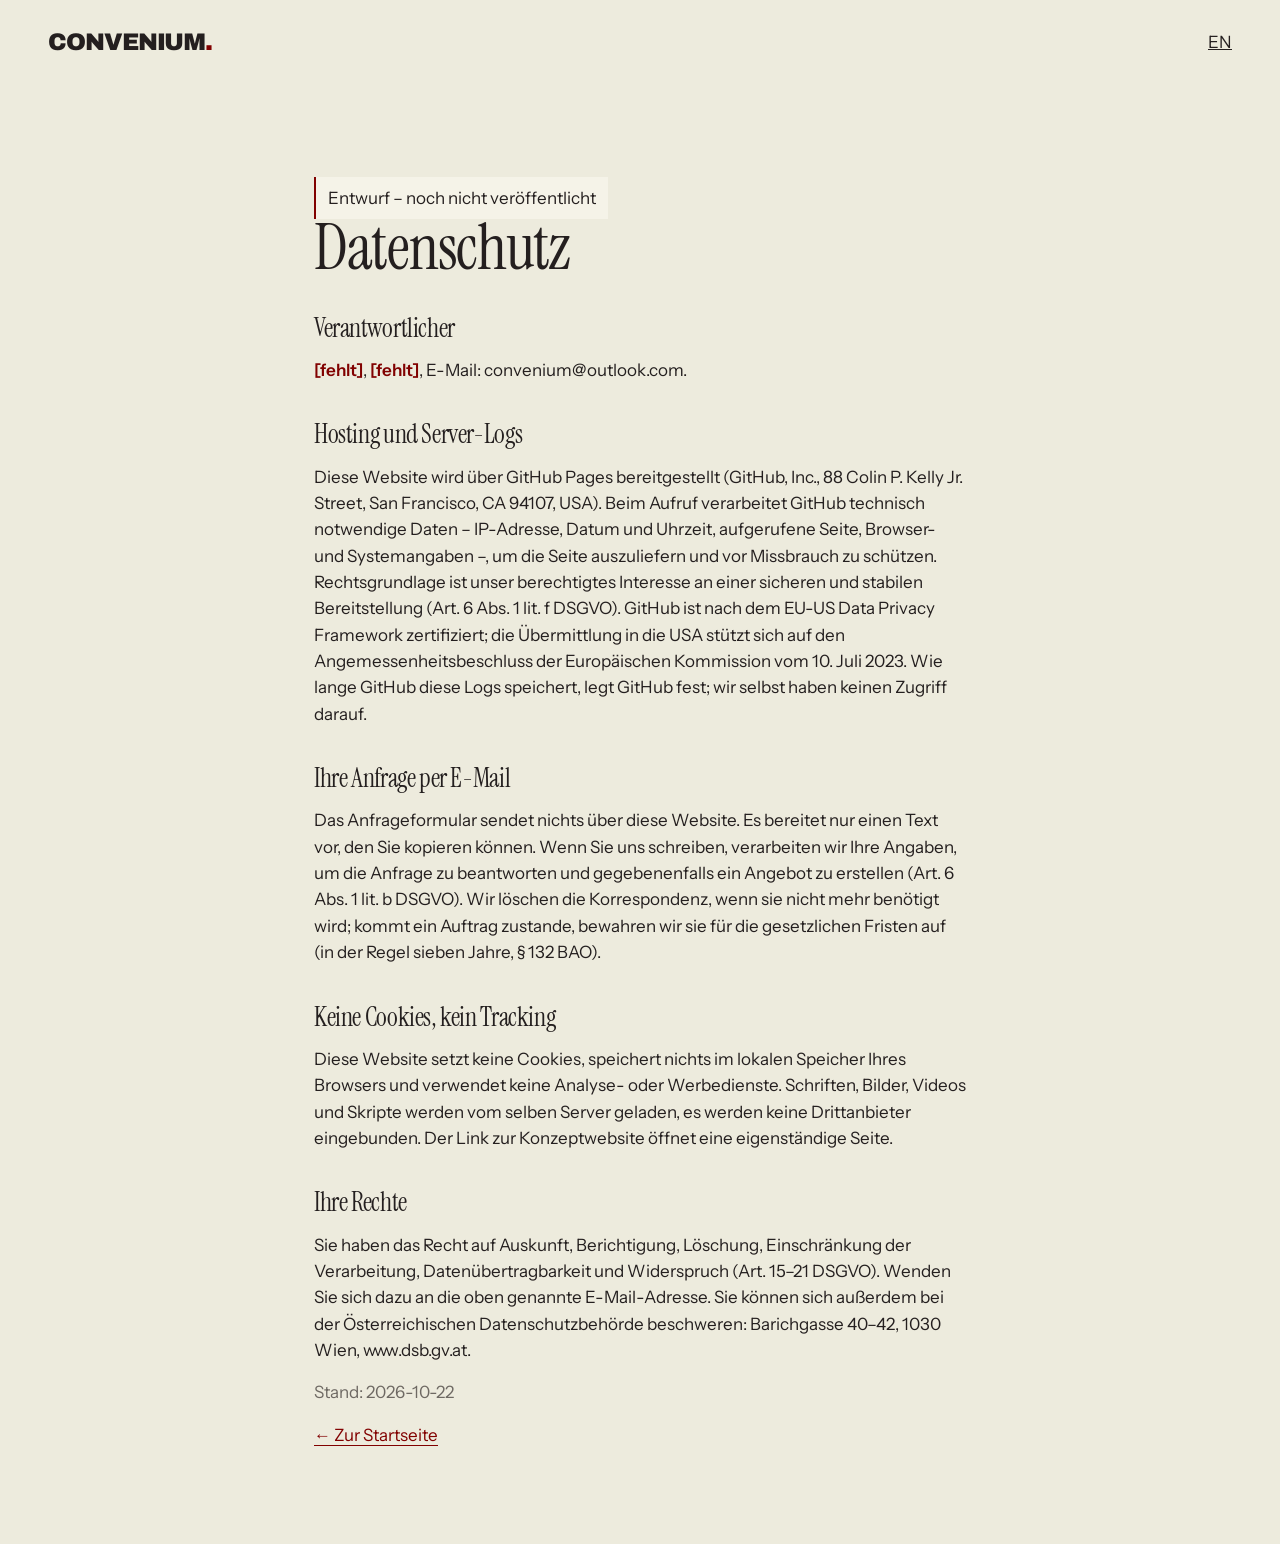
==== commit 452506d3: "feat: scroll-film hero, CONVENIUM. wordmark, 3D statement room, wide-screen fit - Hero: Artlist film" ====
--- a/datenschutz/index.html
+++ b/datenschutz/index.html
@@ -13,7 +13,7 @@
   <link rel="stylesheet" href="../styles.css">
 </head>
 <body class="legal-page">
-  <header class="legal-header"><a class="legal-mark" href="../">Convenium</a><a href="../en/privacy/" hreflang="en" lang="en">EN</a></header>
+  <header class="legal-header"><a class="brand legal-brand" href="../">CONVENIUM<span>.</span></a><a href="../en/privacy/" hreflang="en" lang="en">EN</a></header>
   <main class="legal" id="inhalt">
     <p class="legal-draft">Entwurf – noch nicht veröffentlicht</p>
     <h1>Datenschutz</h1>
--- a/assets/kit/fonts/fonts.css
+++ b/assets/kit/fonts/fonts.css
@@ -47,3 +47,11 @@
   src: url(./anton-400.woff2) format('woff2');
   unicode-range: U+0000-00FF, U+0131, U+0152-0153, U+02BB-02BC, U+02C6, U+02DA, U+02DC, U+0304, U+0308, U+0329, U+2000-206F, U+20AC, U+2122, U+2191, U+2193, U+2212, U+2215, U+FEFF, U+FFFD;
 }
+@font-face {
+  font-family: 'Archivo';
+  font-style: normal;
+  font-weight: 900;
+  font-display: swap;
+  src: url(./archivo-900.woff2) format('woff2');
+  unicode-range: U+0000-00FF, U+0131, U+0152-0153, U+02BB-02BC, U+02C6, U+02DA, U+02DC, U+0304, U+0308, U+0329, U+2000-206F, U+20AC, U+2122, U+2191, U+2193, U+2212, U+2215, U+FEFF, U+FFFD;
+}
--- a/styles.css
+++ b/styles.css
@@ -11,6 +11,7 @@
   --scrim: color-mix(in srgb, var(--noir) 55%, transparent);
   --scrim-strong: color-mix(in srgb, var(--noir) 80%, transparent);
   --rule-cotton: color-mix(in srgb, var(--cotton) 28%, transparent);
+  --brand: Archivo, "Arial Black", Arial, sans-serif;
   --serif: "Instrument Serif", Georgia, "Times New Roman", serif;
   --sans: "Instrument Sans", "Helvetica Neue", Arial, sans-serif;
   --shout: Anton, Impact, "Arial Narrow", sans-serif;
@@ -24,6 +25,7 @@
   --ease: cubic-bezier(.16, 1, .3, 1);
 }
 @media (min-width: 1440px) { :root { --gutter: 64px; } }
+@media (min-width: 1800px) { :root { --max: 1680px; --gutter: 72px; } }
 @media (max-width: 1023px) { :root { --gutter: 32px; } }
 @media (max-width: 639px)  { :root { --gutter: 20px; } }
 
@@ -61,7 +63,7 @@
 
 /* Pre-paint (motion only): the inline script adds .pre; GSAP paints from-states and removes it at once. If
    GSAP never runs, everything returns after 4 s. */
-.pre .bar, .pre .hero .label, .pre .line-inner, .pre .hero-body, .pre .hero .actions, .pre .hero-places, .pre .hero-photo img { opacity: 0; animation: pre-release 0s 4s forwards; }
+.pre .bar, .pre .hero .label, .pre .line-inner, .pre .hero-body, .pre .hero .actions, .pre .hero-places, .pre .hero-poster { opacity: 0; animation: pre-release 0s 4s forwards; }
 @keyframes pre-release { to { opacity: 1; } }
 
 /* ---------- Buttons (square, Ballena) and the arrow-circle link ---------- */
@@ -84,7 +86,10 @@
 /* ---------- The bar: a compact centred floating navbar (Ballena) ---------- */
 .bar { position: fixed; z-index: 60; top: 14px; left: 0; right: 0; margin-inline: auto; width: min(640px, calc(100% - 24px)); display: grid; grid-template-columns: 1fr auto 1fr; align-items: center; gap: 12px; min-height: 60px; padding: 6px 6px 6px 8px; border-radius: 3px; background: var(--scrim-strong); -webkit-backdrop-filter: blur(14px); backdrop-filter: blur(14px); color: var(--cotton); }
 .bar-cta { justify-self: start; min-height: 44px; padding: 0 14px; font-size: 11px; }
-.bar-mark { display: inline-flex; align-items: center; min-height: 44px; font: 400 26px/1 var(--serif); letter-spacing: .1em; text-transform: uppercase; text-decoration: none; }
+/* The CONVENIUM. lockup: the studio wordmark, identical on every Convenium page (Archivo 900, -.045em, the dot in the accent). */
+.brand { display: inline-flex; align-items: center; min-height: 44px; font: 900 24px/1 var(--brand); letter-spacing: -.045em; color: inherit; text-decoration: none; white-space: nowrap; }
+.brand span { color: var(--chili); }
+.bar .brand span { color: var(--chili-300); }
 .bar-menu { justify-self: end; position: relative; display: grid; place-items: center; width: 44px; height: 44px; padding: 0; border: 0; background: none; color: inherit; cursor: pointer; }
 .bar-lines, .bar-lines::before, .bar-lines::after { display: block; width: 24px; height: 1.5px; background: currentColor; transition: transform 240ms var(--ease), background-color 240ms; }
 .bar-lines { position: relative; background: transparent; }
@@ -92,7 +97,7 @@
 .bar-lines::before { top: -4px; } .bar-lines::after { top: 4px; }
 [aria-expanded="true"] .bar-lines::before { transform: translateY(4px) rotate(45deg); }
 [aria-expanded="true"] .bar-lines::after { transform: translateY(-4px) rotate(-45deg); }
-@media (max-width: 479px) { .bar-mark { font-size: 21px; letter-spacing: .06em; } .bar-cta { padding: 0 10px; letter-spacing: .08em; } }
+@media (max-width: 479px) { .brand { font-size: 21px; } .bar-cta { padding: 0 10px; letter-spacing: .08em; } }
 
 /* The menu: a full-screen cherry room under the bar. */
 .menu { position: fixed; inset: 0; z-index: 55; display: grid; align-content: center; gap: 40px; padding: 112px var(--gutter) 48px; background: var(--cherry); color: var(--cotton); overflow-y: auto; }
@@ -105,17 +110,28 @@
 .menu-locale a[aria-current] { color: var(--cotton); text-decoration: underline; text-underline-offset: 6px; }
 
 /* ---------- Hero: the split room (Tigermilk) ---------- */
-.hero { display: grid; grid-template-columns: minmax(0, 1fr) minmax(0, 1fr); min-height: 100svh; background: var(--cotton); }
-.hero-photo { position: relative; overflow: hidden; background: var(--noir); }
-.hero-photo img { position: absolute; inset: 0; width: 100%; height: 100%; object-fit: cover; }
-.hero-panel { position: relative; display: flex; flex-direction: column; justify-content: center; padding: 120px clamp(28px, 5vw, 96px) 56px; }
-.hero h1 { max-width: 9ch; color: var(--ink); }
+.hero { position: relative; background: var(--cotton); }
+.hero-stage { display: grid; grid-template-columns: minmax(0, 1fr) minmax(0, 1fr); min-height: 100svh; }
+.hero-photo { position: relative; margin: 0; overflow: hidden; background: var(--cotton); }
+.hero-poster, .hero-canvas { position: absolute; inset: 0; width: 100%; height: 100%; object-fit: cover; }
+.hero-canvas { opacity: 0; }
+.seq-live .hero-canvas { opacity: 1; }
+.seq-live .hero-poster { opacity: 0; }
+.hero-panel { position: relative; display: flex; flex-direction: column; justify-content: center; padding: max(112px, 13vh) clamp(28px, 5vw, 96px) max(40px, 5vh); background: var(--cotton); }
+/* Height-aware: on a 1920×1080 screen the browser leaves ~910px, so the H1 is also capped by the viewport height. */
+.hero h1 { max-width: 9ch; color: var(--ink); font-size: min(var(--t-h1), 14.5svh); }
+/* Staged (motion, script.js): the stage sticks for the length of the film; the photo opens from its half to the
+   full screen, the copy steps aside, then the CONVENIUM closing plays. */
+.hero.is-seq { height: 340vh; }
+.hero.is-seq .hero-stage { position: sticky; top: 0; height: 100dvh; min-height: 0; overflow: hidden; display: block; }
+.hero.is-seq .hero-photo { position: absolute; inset: 0; aspect-ratio: auto; }
+.hero.is-seq .hero-panel { position: absolute; top: 0; right: 0; bottom: 0; width: 50%; z-index: 1; }
 .line { display: block; overflow: hidden; padding-bottom: .08em; margin-bottom: -.08em; }
 .line-inner { display: inline-block; }
 .hero h1 em { color: var(--cherry); }
 .hero-body { margin-top: 28px; max-width: 34ch; font-size: clamp(17px, .9rem + .3vw, 20px); }
 .actions { display: flex; flex-wrap: wrap; align-items: center; gap: 16px 28px; margin-top: 36px; }
-.hero-places { margin-top: clamp(40px, 6vh, 72px); }
+.hero-places { margin-top: clamp(28px, 5vh, 72px); }
 .hero-places .label { margin-bottom: 12px; }
 .ticks { display: flex; flex-wrap: wrap; gap: 8px; list-style: none; margin: 0; padding: 0; color: var(--cherry); }
 .tick { display: block; width: 16px; height: 16px; border: 1.5px solid currentColor; border-radius: 50%; }
@@ -124,12 +140,21 @@
 
 /* Engraved cut-outs: cherry ink with transparency; light grounds only. */
 .cut { position: absolute; pointer-events: none; user-select: none; height: auto; }
-.cut--cherries { right: clamp(16px, 4vw, 72px); top: 16%; width: clamp(84px, 9vw, 150px); }
+.cut--cherries { right: clamp(16px, 4vw, 72px); bottom: 7%; width: clamp(76px, 8vw, 140px); }
 .cut--glass { left: clamp(8px, 5vw, 96px); bottom: 12%; width: clamp(80px, 9vw, 160px); }
 .cut--cup { position: static; justify-self: end; align-self: end; width: clamp(96px, 11vw, 180px); }
 
 /* ---------- Statement: words fill as you read (Tigermilk) ---------- */
-.statement { position: relative; padding: var(--section) 0; text-align: center; overflow: hidden; }
+/* The statement room: the sentence in the middle, four 3D objects (Artlist renders) floating around it in
+   depth. They tilt with the pointer on desktop, rise in from depth as the room is entered and float on phones. */
+.statement { position: relative; display: grid; align-items: center; min-height: min(100svh, 980px); padding: var(--section) 0; text-align: center; overflow: hidden; perspective: 1200px; }
+.statement-wrap { position: relative; z-index: 1; }
+.d3 { position: absolute; inset: 0; pointer-events: none; transform-style: preserve-3d; }
+.d3-item { position: absolute; height: auto; will-change: transform; filter: drop-shadow(0 28px 32px color-mix(in srgb, var(--noir) 22%, transparent)); }
+.d3--cherries { top: 9%; left: 7%; width: clamp(96px, 10vw, 200px); }
+.d3--fork { top: 7%; right: 5%; width: clamp(130px, 14vw, 280px); }
+.d3--plate { bottom: 5%; left: 4%; width: clamp(150px, 17vw, 340px); }
+.d3--glass { bottom: 6%; right: 9%; width: clamp(80px, 8vw, 160px); }
 .statement .label { margin-bottom: 28px; }
 .statement-text { max-width: 26ch; margin-inline: auto; font: 400 var(--t-statement)/1.08 var(--serif); letter-spacing: -.01em; color: var(--cherry); }
 .w { color: inherit; }
@@ -295,8 +320,13 @@
 .footer-nav a:hover { font-style: italic; text-decoration: underline; text-underline-offset: 5px; }
 .footer-places .ticks { color: var(--cotton); }
 .footer-places .places-count { color: var(--rose); margin-bottom: 24px; }
-.footer-bottom { display: flex; flex-wrap: wrap; justify-content: space-between; align-items: center; gap: 12px 32px; margin-top: clamp(56px, 6vw, 96px); padding-top: 20px; border-top: 1px solid var(--rule-cotton); font-size: 13px; color: var(--rose); }
-.footer-signature a { display: inline-flex; align-items: center; min-height: 44px; font: 400 26px/1 var(--serif); color: var(--cotton); text-decoration: none; }
+/* The base: a noir band with the CONVENIUM. wordmark run gutter to gutter, exactly as on Hair & Beauty
+   (Archivo 900 at -.05em measures 6.78em; sized from the container width). */
+.footer-base { --wordmark-em: 6.8; container-type: inline-size; margin-top: clamp(56px, 6vw, 96px); padding: clamp(40px, 4vw, 64px) var(--gutter) 24px; background: var(--noir); color: var(--cotton); }
+.footer-brand { margin: 0; overflow: hidden; font: 900 calc((100cqw - 0px) / var(--wordmark-em))/.8 var(--brand); letter-spacing: -.05em; white-space: nowrap; }
+.footer-brand a { color: inherit; text-decoration: none; }
+.footer-brand span { color: var(--chili); }
+.footer-bottom { display: flex; flex-wrap: wrap; justify-content: space-between; align-items: center; gap: 12px 32px; margin-top: 28px; padding-top: 20px; border-top: 1px solid var(--gray); font-size: 13px; color: var(--gray-noir); }
 .footer-legal { display: flex; flex-wrap: wrap; gap: 0 20px; align-items: center; }
 .footer-legal a { display: inline-flex; align-items: center; min-height: 44px; color: var(--cotton); text-underline-offset: 4px; }
 
@@ -304,7 +334,8 @@
 .legal-page { background: var(--cotton); color: var(--ink); }
 .legal-header { display: flex; justify-content: space-between; align-items: center; padding: 20px var(--gutter); }
 .legal-header a { display: inline-flex; align-items: center; min-height: 44px; }
-.legal-mark { font: 400 26px/1 var(--serif); letter-spacing: .1em; text-transform: uppercase; color: var(--cherry); text-decoration: none; }
+.legal-brand { color: var(--ink); }
+.legal-brand span { color: var(--cherry); }
 .legal { max-width: 68ch; margin: 0 auto; padding: clamp(32px, 6vw, 96px) var(--gutter) 96px; }
 .legal h1 { font-size: clamp(40px, 5vw, 72px); margin-bottom: 32px; }
 .legal h2 { font-size: clamp(24px, 2vw, 32px); margin: 40px 0 12px; max-width: none; }
@@ -320,8 +351,13 @@
 /* ---------- Tablet and phone ---------- */
 @media (max-width: 1023px) {
   .hero { grid-template-columns: minmax(0, 1fr); min-height: 0; }
+  .hero-stage { grid-template-columns: minmax(0, 1fr); min-height: 0; }
   .hero-panel { order: -1; padding: 112px var(--gutter) 48px; }
-  .hero-photo { aspect-ratio: 4 / 5; max-height: 80svh; }
+  .hero-photo { aspect-ratio: 16 / 10; }
+  .hero h1 { font-size: var(--t-h1); }
+  .hero.is-seq { height: 260vh; }
+  .hero.is-seq .hero-panel { top: 0; right: 0; left: 0; bottom: auto; width: auto; padding-bottom: 32px; }
+  .d3--cherries { top: 4%; left: 4%; } .d3--fork { top: 3%; right: 2%; } .d3--plate { bottom: 3%; left: 2%; } .d3--glass { bottom: 4%; right: 4%; }
   .sec-head, .menu-foot, .inquiry-grid, .faq { grid-template-columns: minmax(0, 1fr); }
   .cards { grid-template-columns: minmax(0, 1fr); max-width: 520px; }
   .campaign { grid-template-columns: minmax(0, 1fr); }
@@ -330,7 +366,7 @@
   .footer-grid { grid-template-columns: minmax(0, 1fr); gap: 40px; }
   .footer-grid > * { padding: 40px 0 0; border-left: 0; border-top: 1px solid var(--rule-cotton); }
   .footer-grid > :first-child { padding-top: 0; border-top: 0; }
-  .cut--cherries { top: 104px; }
+  .cut--cherries { bottom: 24px; }
 }
 @media (max-width: 639px) {
   .steps { grid-template-columns: minmax(0, 1fr); gap: 28px; }
@@ -340,7 +376,9 @@
   .legal-list dd { margin-bottom: 12px; }
   .example { padding-top: 90vw; }
   .footer-studio { grid-template-columns: 96px minmax(0, 1fr); }
-  .cut--glass { bottom: 4%; }
+  .statement { min-height: 0; padding: 200px 0 210px; }
+  .d3--cherries { top: 28px; left: 6%; width: 84px; } .d3--fork { top: 36px; right: 5%; width: 118px; }
+  .d3--plate { bottom: 26px; left: 5%; width: 150px; } .d3--glass { bottom: 22px; right: 10%; width: 66px; }
 }
 
 /* ---------- Phone shell (mobile-app-shell): safe areas on four sides, a thumb-zone tab bar, a card rail,
@@ -356,7 +394,7 @@
   :root { --gutter: max(20px, env(safe-area-inset-left), env(safe-area-inset-right)); }
   .bar { top: max(10px, env(safe-area-inset-top)); grid-template-columns: 44px 1fr 44px; min-height: 56px; }
   .bar-cta { display: none; }
-  .bar-mark { grid-column: 2; justify-self: center; }
+  .brand { grid-column: 2; justify-self: center; }
   .bar-menu { grid-column: 3; }
   .tabbar { position: fixed; z-index: 58; left: 0; right: 0; bottom: 0; display: grid; grid-template-columns: repeat(3, minmax(0, 1fr)) minmax(0, 1.3fr); gap: 4px; padding: 6px max(8px, env(safe-area-inset-right)) calc(6px + env(safe-area-inset-bottom)) max(8px, env(safe-area-inset-left)); background: color-mix(in srgb, var(--noir) 94%, transparent); color: var(--gray-noir); }
   .tabbar a { display: flex; flex-direction: column; align-items: center; justify-content: center; gap: 5px; min-height: 52px; padding: 4px 2px; border-radius: 2px; font: 600 11px/1.1 var(--sans); letter-spacing: .06em; text-align: center; text-transform: uppercase; text-decoration: none; transition: color 160ms var(--ease), background-color 160ms var(--ease); }
